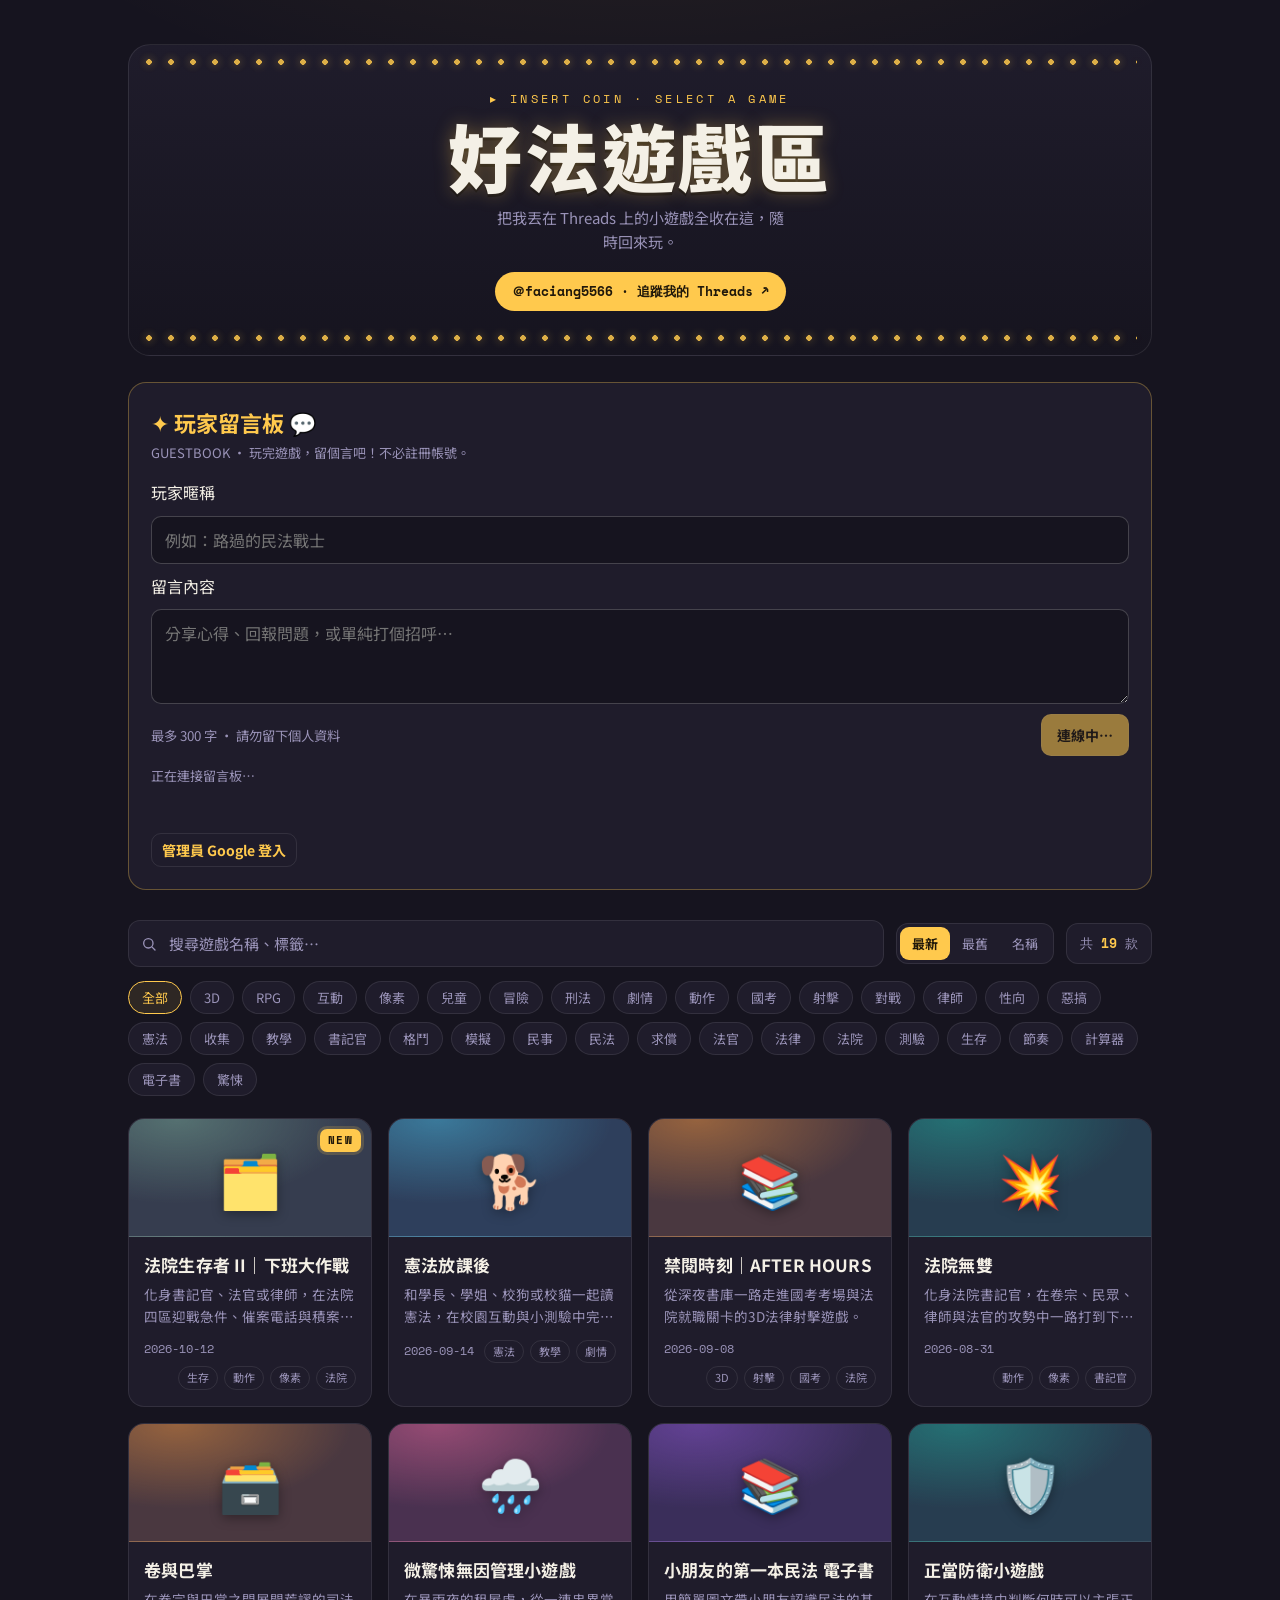
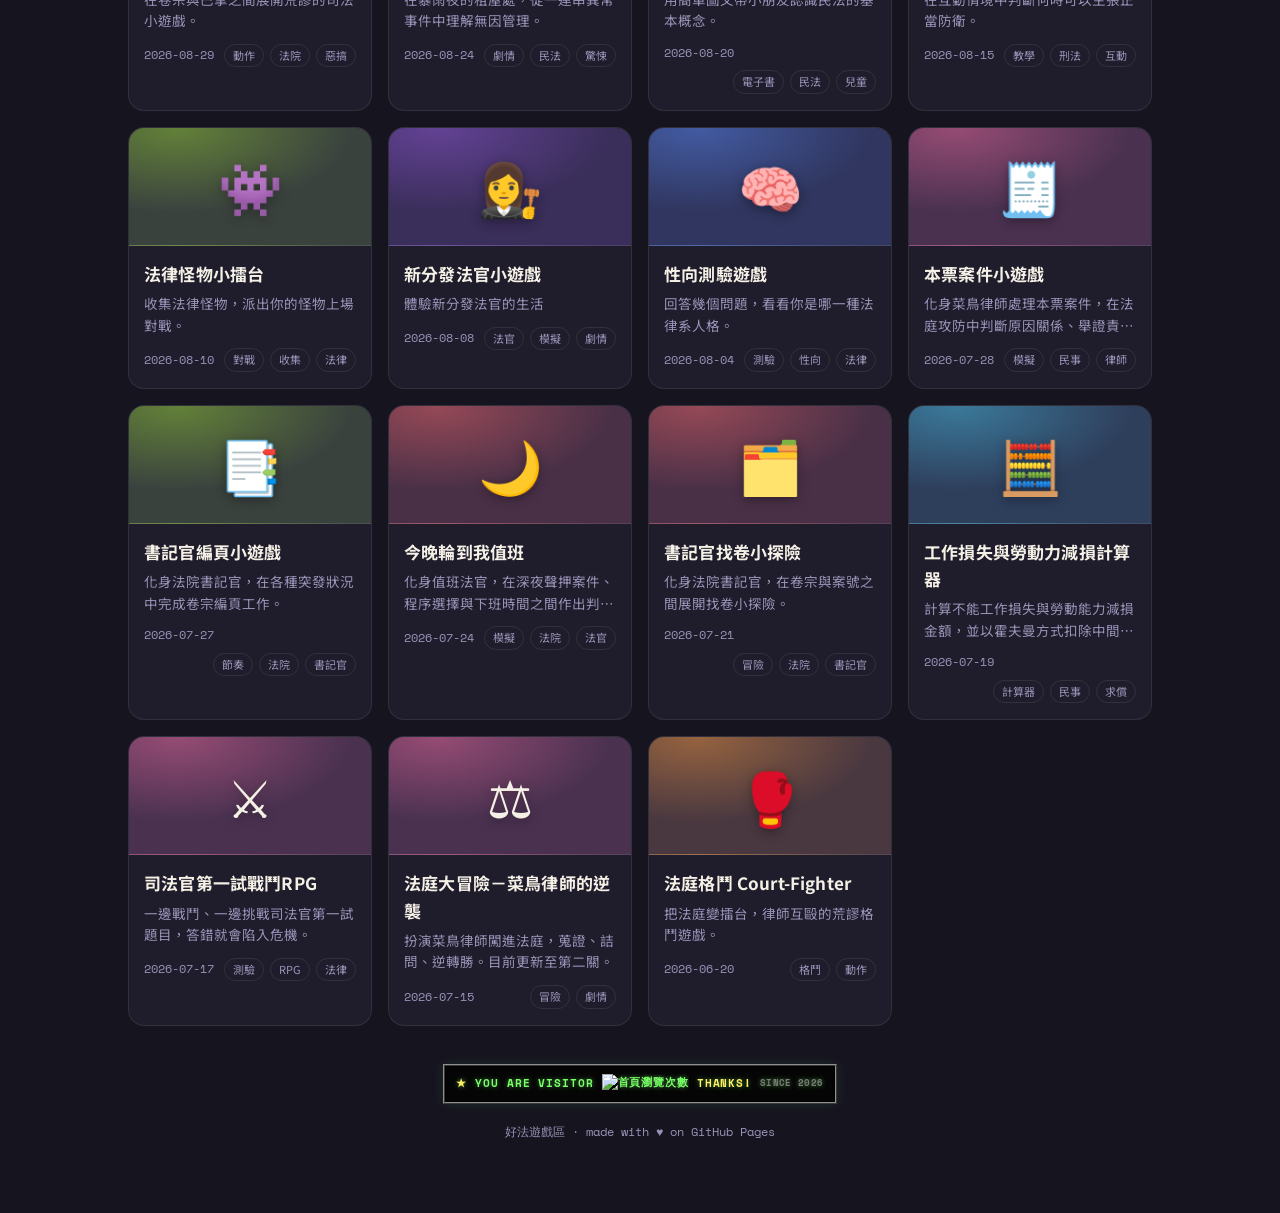
==== index.html @ 51517f16 "Publish Court Survivor II and add homepage game entry" ====
<!DOCTYPE html>
<html lang="zh-Hant">
<head>
<meta charset="UTF-8">
<meta name="viewport" content="width=device-width, initial-scale=1.0">
<title>好法遊戲區</title>
<link rel="preconnect" href="https://fonts.googleapis.com">
<link rel="preconnect" href="https://fonts.gstatic.com" crossorigin>
<link href="https://fonts.googleapis.com/css2?family=Noto+Sans+TC:wght@400;500;700;900&family=Space+Mono:wght@400;700&display=swap" rel="stylesheet">
<style>
  :root{
    --ink:#16141f;
    --ink-2:#1f1c2b;
    --ink-3:#282540;
    --paper:#f4f0e6;
    --muted:#9a93b8;
    --line:rgba(255,255,255,.09);
    --amber:#ffc94d;
    --amber-deep:#ff9f1c;
    --radius:16px;
    --sans:"Noto Sans TC",system-ui,sans-serif;
    --mono:"Space Mono",ui-monospace,monospace;
  }
  *{box-sizing:border-box}
  html{-webkit-text-size-adjust:100%}
  body{
    margin:0;
    background:var(--ink);
    background-image:
      radial-gradient(1200px 600px at 50% -240px, rgba(255,201,77,.10), transparent 60%),
      radial-gradient(900px 500px at 100% 120%, rgba(155,93,229,.08), transparent 55%);
    color:var(--paper);
    font-family:var(--sans);
    line-height:1.6;
    min-height:100vh;
  }
  .wrap{max-width:1080px;margin:0 auto;padding:clamp(20px,4vw,44px) clamp(16px,4vw,28px) 72px}

  /* ---------- 街機招牌 marquee ---------- */
  .marquee{
    position:relative;
    border:1px solid var(--line);
    border-radius:22px;
    background:linear-gradient(180deg,var(--ink-2),var(--ink));
    padding:clamp(26px,5vw,44px) clamp(20px,4vw,40px);
    text-align:center;
    overflow:hidden;
  }
  .marquee::before,.marquee::after{
    content:"";position:absolute;left:14px;right:14px;height:10px;
    background:radial-gradient(circle at 6px 5px, var(--amber) 0 2.6px, transparent 3px);
    background-size:22px 10px;background-repeat:repeat-x;
    opacity:.85;filter:drop-shadow(0 0 4px rgba(255,201,77,.6));
    animation:blink 1.8s steps(2) infinite;
  }
  .marquee::before{top:12px}
  .marquee::after{bottom:12px}
  @keyframes blink{50%{opacity:.35}}
  .eyebrow{
    font-family:var(--mono);font-size:12px;letter-spacing:.28em;
    color:var(--amber);text-transform:uppercase;margin:0 0 10px;
  }
  .title{
    margin:0;
    font-weight:900;
    font-size:clamp(38px,9vw,74px);
    letter-spacing:.04em;
    line-height:1;
    color:var(--paper);
    text-shadow:0 0 18px rgba(255,201,77,.35),0 3px 0 rgba(0,0,0,.4);
  }
  .tagline{margin:14px auto 0;max-width:36ch;color:var(--muted);font-size:15px}
  .marquee-link{
    display:inline-flex;align-items:center;gap:7px;margin-top:18px;
    font-family:var(--mono);font-size:13px;text-decoration:none;font-weight:700;
    color:#20180a;background:var(--amber);padding:9px 17px;border-radius:999px;
    transition:transform .15s ease,box-shadow .15s ease;
  }
  .marquee-link:hover{transform:translateY(-2px);box-shadow:0 8px 22px -8px rgba(255,201,77,.7)}
  .marquee-link:focus-visible{outline:2px solid var(--paper);outline-offset:2px}

  /* ---------- 控制列 ---------- */
  .bar{
    display:flex;flex-wrap:wrap;gap:12px;align-items:center;
    margin:26px 0 14px;
  }
  .search{
    flex:1 1 240px;position:relative;min-width:0;
  }
  .search input{
    width:100%;padding:12px 14px 12px 40px;
    background:var(--ink-2);border:1px solid var(--line);border-radius:12px;
    color:var(--paper);font-family:var(--sans);font-size:15px;
  }
  .search input::placeholder{color:var(--muted)}
  .search input:focus-visible{outline:2px solid var(--amber);outline-offset:1px;border-color:transparent}
  .search svg{position:absolute;left:13px;top:50%;transform:translateY(-50%);width:16px;height:16px;stroke:var(--muted)}
  .count{
    font-family:var(--mono);font-size:13px;color:var(--muted);
    background:var(--ink-2);border:1px solid var(--line);
    padding:9px 13px;border-radius:12px;white-space:nowrap;
  }
  .count b{color:var(--amber)}
  .sort{display:flex;background:var(--ink-2);border:1px solid var(--line);border-radius:12px;padding:3px}
  .sort button{
    border:0;background:transparent;color:var(--muted);cursor:pointer;
    font-family:var(--sans);font-size:13px;padding:7px 12px;border-radius:9px;
  }
  .sort button[aria-pressed="true"]{background:var(--amber);color:#20180a;font-weight:700}
  .sort button:focus-visible{outline:2px solid var(--amber);outline-offset:2px}

  /* ---------- 標籤 chips ---------- */
  .chips{display:flex;flex-wrap:wrap;gap:8px;margin:0 0 22px}
  .chip{
    border:1px solid var(--line);background:var(--ink-2);color:var(--muted);
    font-family:var(--sans);font-size:13px;padding:6px 13px;border-radius:999px;cursor:pointer;
  }
  .chip[aria-pressed="true"]{border-color:var(--amber);color:var(--amber);background:rgba(255,201,77,.10)}
  .chip:focus-visible{outline:2px solid var(--amber);outline-offset:2px}

  /* ---------- 卡帶 grid ---------- */
  .grid{
    display:grid;gap:16px;
    grid-template-columns:repeat(auto-fill,minmax(240px,1fr));
  }
  .card{
    position:relative;
    background:var(--ink-2);
    border:1px solid var(--line);
    border-radius:var(--radius);
    overflow:hidden;
    transition:transform .16s ease,box-shadow .16s ease,border-color .16s ease;
    animation:pop .4s both;
  }
  @keyframes pop{from{opacity:0;transform:translateY(10px)}to{opacity:1;transform:none}}
  .card:hover,.card:focus-within{
    transform:translateY(-4px);
    border-color:color-mix(in srgb,var(--c) 60%,transparent);
    box-shadow:0 14px 30px -12px color-mix(in srgb,var(--c) 55%,transparent);
  }
  .card__art{
    height:118px;display:flex;align-items:center;justify-content:center;
    font-size:52px;line-height:1;
    background:
      radial-gradient(120% 120% at 20% 0%, color-mix(in srgb,var(--c) 42%,transparent), transparent 60%),
      color-mix(in srgb,var(--c) 16%,var(--ink-3));
    border-bottom:1px solid var(--line);
  }
  .card__art span{filter:drop-shadow(0 3px 6px rgba(0,0,0,.35));transition:transform .2s ease}
  .card:hover .card__art span{transform:scale(1.12) rotate(-4deg)}
  .card__body{padding:14px 15px 16px}
  .card__name{margin:0;font-size:17px;font-weight:700;letter-spacing:.01em}
  .card__link::after{content:"";position:absolute;inset:0}
  .card__link{color:inherit;text-decoration:none}
  .card__desc{margin:6px 0 0;font-size:13.5px;color:var(--muted);
    display:-webkit-box;-webkit-line-clamp:2;-webkit-box-orient:vertical;overflow:hidden}
  .card__meta{display:flex;align-items:center;gap:8px;margin-top:12px;flex-wrap:wrap}
  .card__date{font-family:var(--mono);font-size:11.5px;color:var(--muted)}
  .card__tags{display:flex;gap:6px;flex-wrap:wrap;margin-left:auto}
  .card__tag{font-size:11px;color:var(--muted);border:1px solid var(--line);padding:2px 8px;border-radius:999px}
  .badge{
    position:absolute;top:10px;right:10px;z-index:2;
    font-family:var(--mono);font-weight:700;font-size:10.5px;letter-spacing:.14em;
    background:var(--amber);color:#20180a;padding:3px 8px;border-radius:7px;
    box-shadow:0 0 0 3px rgba(255,201,77,.18);
  }
  .threads{
    position:relative;z-index:3;display:inline-flex;align-items:center;gap:4px;
    font-family:var(--mono);font-size:11px;color:var(--muted);text-decoration:none;
    border:1px solid var(--line);padding:3px 9px;border-radius:999px;
  }
  .threads:hover{color:var(--paper);border-color:var(--muted)}
  .card:focus-within{outline:none}
  .card__link:focus-visible::after{outline:2px solid var(--amber);outline-offset:-2px;border-radius:var(--radius)}

  /* ---------- 空狀態 ---------- */
  .empty{
    grid-column:1/-1;text-align:center;padding:56px 20px;color:var(--muted);
    border:1px dashed var(--line);border-radius:var(--radius);
  }
  .empty p{margin:0 0 14px;font-size:15px}
  .empty button{
    background:var(--amber);color:#20180a;border:0;font-weight:700;font-family:var(--sans);
    padding:9px 18px;border-radius:10px;cursor:pointer;
  }

  /* ---------- 早期 homepage 風瀏覽計數器 ---------- */
  .retro-counter{
    width:max-content;max-width:100%;margin:38px auto 0;padding:8px 11px;
    display:flex;align-items:center;justify-content:center;gap:8px;flex-wrap:wrap;
    border:2px ridge #8f8f8f;background:#050505;color:#79ff69;
    font-family:var(--mono);font-size:11px;font-weight:700;letter-spacing:.08em;
    box-shadow:inset 0 0 0 1px #000,0 0 12px rgba(121,255,105,.10);
    text-shadow:0 0 5px rgba(121,255,105,.55);
  }
  .retro-counter img{display:block;height:20px;max-width:100%;image-rendering:pixelated}
  .retro-counter__star{color:#ffef63}
  .retro-counter__blink{color:#ffef63;animation:retroBlink 1.05s steps(2) infinite}
  @keyframes retroBlink{50%{opacity:.22}}
  .retro-counter__since{color:#7d7d7d;font-size:9px;letter-spacing:.04em}


  /* 玩家留言板 */
  .guestbook{margin:26px 0 30px;padding:22px;border:1px solid rgba(255,201,77,.32);border-radius:18px;background:var(--ink-2)}
  .guestbook h2{margin:0;color:var(--amber);font-size:22px}
  .guestbook__sub{margin:3px 0 16px;color:var(--muted);font-size:13px}
  .guestbook__form{display:grid;gap:10px}
  .guestbook input,.guestbook textarea{width:100%;min-width:0;padding:11px 13px;background:var(--ink);border:1px solid rgba(255,255,255,.2);border-radius:10px;color:var(--paper);font:16px var(--sans)}
  .guestbook textarea{min-height:95px;resize:vertical}
  .guestbook button{border:1px solid var(--line);border-radius:10px;padding:10px 15px;background:var(--amber);color:#20180a;font:700 14px var(--sans);cursor:pointer}
  .guestbook button:disabled{opacity:.55;cursor:not-allowed}
  .guestbook button:focus-visible,.guestbook input:focus-visible,.guestbook textarea:focus-visible{outline:2px solid var(--amber);outline-offset:2px}
  .guestbook__tools{display:flex;align-items:center;gap:10px;flex-wrap:wrap;justify-content:space-between}
  .guestbook__tools small{color:var(--muted)}
  .guestbook__status{color:var(--muted);font-size:13px;min-height:22px}
  .guestbook__list{margin-top:17px;display:grid;gap:10px}
  .guestbook__entry{background:var(--ink);border:1px solid var(--line);border-radius:12px;padding:13px 15px;overflow-wrap:anywhere}
  .guestbook__entry header{display:flex;align-items:center;justify-content:space-between;gap:8px;flex-wrap:wrap}
  .guestbook__entry strong{color:var(--amber)}
  .guestbook__entry time{font:11px var(--mono);color:var(--muted)}
  .guestbook__entry p{white-space:pre-wrap;margin:9px 0 0;font-size:14px}
  .guestbook__entry .guestbook__delete{background:transparent;color:#ff9797;border-color:#ff9797;padding:5px 9px}
  .guestbook__admin{margin-top:16px;font-size:12px;color:var(--muted)}
  .guestbook__admin button{background:transparent;color:var(--amber);padding:6px 10px}
  .guestbook__uid{overflow-wrap:anywhere}
  @media(max-width:480px){.guestbook{padding:16px}}

  footer{margin-top:18px;text-align:center;color:var(--muted);font-family:var(--mono);font-size:12px}
  footer a{color:var(--amber);text-decoration:none}

  @media (prefers-reduced-motion:reduce){
    *{animation:none!important;transition:none!important}
  }
</style>
</head>
<body>
  <main class="wrap">
    <header class="marquee">
      <p class="eyebrow">▸ Insert Coin · Select a Game</p>
      <h1 class="title">好法遊戲區</h1>
      <!-- 改這行成你自己的介紹 -->
      <p class="tagline">把我丟在 Threads 上的小遊戲全收在這，隨時回來玩。</p>
      <a class="marquee-link" href="https://www.threads.com/@faciang5566" target="_blank" rel="noopener">＠faciang5566 · 追蹤我的 Threads ↗</a>
    </header>


    <section class="guestbook" aria-labelledby="guestbook-title">
      <h2 id="guestbook-title">✦ 玩家留言板 <span aria-hidden="true">💬</span></h2>
      <p class="guestbook__sub">GUESTBOOK · 玩完遊戲，留個言吧！不必註冊帳號。</p>
      <form id="guestbook-form" class="guestbook__form">
        <label for="guestbook-name">玩家暱稱</label>
        <input id="guestbook-name" name="name" maxlength="20" required placeholder="例如：路過的民法戰士" autocomplete="nickname">
        <label for="guestbook-message">留言內容</label>
        <textarea id="guestbook-message" name="message" maxlength="300" required placeholder="分享心得、回報問題，或單純打個招呼…"></textarea>
        <div class="guestbook__tools"><small>最多 300 字 · 請勿留下個人資料</small><button id="guestbook-submit" type="submit" disabled>連線中…</button></div>
        <div id="guestbook-status" class="guestbook__status" role="status" aria-live="polite">正在連接留言板…</div>
        <button id="guestbook-retry" type="button" hidden>重新嘗試匿名登入</button>
      </form>
      <div id="guestbook-list" class="guestbook__list" aria-live="polite"></div>
      <div class="guestbook__tools" style="margin-top:12px"><small id="guestbook-count"></small><button id="guestbook-more" type="button" hidden>載入更多留言 ↓</button></div>
      <div class="guestbook__admin">
        <button type="button" id="guestbook-login">管理員 Google 登入</button>
        <button type="button" id="guestbook-logout" hidden>登出管理員</button>
        <span id="guestbook-admin-status" class="guestbook__uid"></span>
      </div>
    </section>

    <div class="bar">
      <div class="search">
        <svg viewBox="0 0 24 24" fill="none" stroke-width="2" stroke-linecap="round"><circle cx="11" cy="11" r="7"/><path d="m21 21-4.3-4.3"/></svg>
        <input id="search" type="search" placeholder="搜尋遊戲名稱、標籤…" aria-label="搜尋遊戲">
      </div>
      <div class="sort" role="group" aria-label="排序方式">
        <button data-sort="new" aria-pressed="true">最新</button>
        <button data-sort="old" aria-pressed="false">最舊</button>
        <button data-sort="name" aria-pressed="false">名稱</button>
      </div>
      <div class="count">共 <b id="count">0</b> 款</div>
    </div>

    <div class="chips" id="chips" role="group" aria-label="標籤篩選"></div>

    <section class="grid" id="grid" aria-live="polite"></section>

    <div class="retro-counter" title="復古 hit counter：每次載入首頁都可能增加一次">
      <span class="retro-counter__star">★</span>
      <span>YOU ARE VISITOR</span>
      <img src="https://api.visitorbadge.io/api/VisitorHit?user=faciang&repo=Game-index-page&label=No.&labelColor=%23111111&countColor=%23111111" alt="首頁瀏覽次數">
      <span class="retro-counter__blink">THANKS!</span>
      <span class="retro-counter__since">SINCE 2026</span>
    </div>
    <footer>好法遊戲區 · made with ♥ on GitHub Pages</footer>
  </main>

<script>
/* ================================================================
   ⬇⬇⬇  你只要改這裡：每做一個新遊戲，就在最上面加一筆  ⬇⬇⬇
   欄位說明：
     title   遊戲名稱（必填）
     emoji   卡帶上的圖示，任何 emoji 都行（必填）
     desc    一句話介紹
     date    發布日期 "YYYY-MM-DD"，用來排序，最新的會亮 NEW
     tags    分類標籤陣列，可留空 []
     url     遊戲網址，相對路徑（games/xxx.html）或完整網址都可
     threads 對應的 Threads 貼文網址，可省略
     color   想指定卡帶顏色再加這欄（如 "#ff6b6b"），不填會自動配色
   ================================================================ */
const GAMES = [
  { title:"法院生存者 II｜下班大作戰", emoji:"🗂️", desc:"化身書記官、法官或律師，在法院四區迎戰急件、催案電話與積案王，活著走到下班出口。", date:"2026-10-12", tags:["生存","動作","像素","法院"], url:"games/court-survivor/", threads:"", color:"#80b8a0" },
  { title:"憲法放課後", emoji:"🐕", desc:"和學長、學姐、校狗或校貓一起讀憲法，在校園互動與小測驗中完成第一章。", date:"2026-09-14", tags:["憲法","教學","劇情"], url:"games/constitution-afterclass/", threads:"" },
  { title:"禁閱時刻｜AFTER HOURS", emoji:"📚", desc:"從深夜書庫一路走進國考考場與法院就職關卡的3D法律射擊遊戲。", date:"2026-09-08", tags:["3D","射擊","國考","法院"], url:"games/after-hours/", threads:"" },
  { title:"法院無雙", emoji:"💥", desc:"化身法院書記官，在卷宗、民眾、律師與法官的攻勢中一路打到下班。所有戰鬥均發生在書記官的內心世界，沒有任何生物或卷宗受到傷害。", date:"2026-08-31", tags:["動作","像素","書記官"], url:"https://faciang.github.io/Act-game/", threads:"" },
  { title:"卷與巴掌", emoji:"🗃️", desc:"在卷宗與巴掌之間展開荒謬的司法小遊戲。", date:"2026-08-29", tags:["動作","法院","惡搞"], url:"https://faciang.github.io/Slap/", threads:"" },
  { title:"微驚悚無因管理小遊戲", emoji:"🌧️", desc:"在暴雨夜的租屋處，從一連串異常事件中理解無因管理。", date:"2026-08-24", tags:["劇情","民法","驚悚"], url:"https://faciang.github.io/just-helping/", threads:"" },
  { title:"小朋友的第一本民法 電子書", emoji:"📚", desc:"用簡單圖文帶小朋友認識民法的基本概念。", date:"2026-08-20", tags:["電子書","民法","兒童"], url:"https://faciang.github.io/civil-law-for-kids/", threads:"" },
  { title:"正當防衛小遊戲", emoji:"🛡️", desc:"在互動情境中判斷何時可以主張正當防衛。", date:"2026-08-15", tags:["教學","刑法","互動"], url:"https://faciang.github.io/Defend-game/", threads:"" },
  { title:"法律怪物小擂台", emoji:"👾", desc:"收集法律怪物，派出你的怪物上場對戰。", date:"2026-08-10", tags:["對戰","收集","法律"], url:"https://faciang.github.io/legal-monster-arena/", threads:"" },
  { title:"新分發法官小遊戲", emoji:"👩‍⚖️", desc:"體驗新分發法官的生活", date:"2026-08-08", tags:["法官","模擬","劇情"], url:"https://faciang.github.io/New-judge/", threads:"" },
  { title:"性向測驗遊戲", emoji:"🧠", desc:"回答幾個問題，看看你是哪一種法律系人格。", date:"2026-08-04", tags:["測驗","性向","法律"], url:"https://faciang.github.io/mind-game/", threads:"" },
  { title:"本票案件小遊戲", emoji:"🧾", desc:"化身菜鳥律師處理本票案件，在法庭攻防中判斷原因關係、舉證責任與上訴答辯。", date:"2026-07-28", tags:["模擬","民事","律師"], url:"https://faciang.github.io/Lawyer-game-/", threads:"" },
  { title:"書記官編頁小遊戲", emoji:"📑", desc:"化身法院書記官，在各種突發狀況中完成卷宗編頁工作。", date:"2026-07-27", tags:["節奏","法院","書記官"], url:"https://faciang.github.io/page-game/", threads:"" },
  { title:"今晚輪到我值班", emoji:"🌙", desc:"化身值班法官，在深夜聲押案件、程序選擇與下班時間之間作出判斷。", date:"2026-07-24", tags:["模擬","法院","法官"], url:"https://faciang.github.io/on-duty-game/", threads:"" },
  { title:"書記官找卷小探險", emoji:"🗂️", desc:"化身法院書記官，在卷宗與案號之間展開找卷小探險。", date:"2026-07-21", tags:["冒險","法院","書記官"], url:"https://faciang.github.io/find-case/", threads:"" },
  { title:"工作損失與勞動力減損計算器", emoji:"🧮", desc:"計算不能工作損失與勞動能力減損金額，並以霍夫曼方式扣除中間利息。", date:"2026-07-19", tags:["計算器","民事","求償"], url:"https://faciang.github.io/Hofman/", threads:"" },
  { title:"司法官第一試戰鬥RPG", emoji:"⚔️", desc:"一邊戰鬥、一邊挑戰司法官第一試題目，答錯就會陷入危機。", date:"2026-07-17", tags:["測驗","RPG","法律"], url:"https://faciang.github.io/law-test-rpg/", threads:"" },
  { title:"法庭大冒險－菜鳥律師的逆襲", emoji:"⚖️", desc:"扮演菜鳥律師闖進法庭，蒐證、詰問、逆轉勝。目前更新至第二關。", date:"2026-07-15", tags:["冒險","劇情"], url:"https://faciang.github.io/court-game-2/", threads:"" },
  { title:"法庭格鬥 Court-Fighter", emoji:"🥊", desc:"把法庭變擂台，律師互毆的荒謬格鬥遊戲。", date:"2026-06-20", tags:["格鬥","動作"], url:"https://faciang.github.io/court-fighter/", threads:"" },
];
/* ⬆⬆⬆  上面加完存檔、推上 GitHub 就好，其他都自動  ⬆⬆⬆ */

const PALETTE = ["#ff6b6b","#22b8a6","#9b5de5","#4cc9f0","#9bd831","#ff70a6","#ff9e3d","#5c8dff"];
const hueFor = s => PALETTE[[...s].reduce((a,c)=>a+c.charCodeAt(0),0) % PALETTE.length];

// 找出最新日期，用來標記 NEW
const newest = GAMES.reduce((m,g)=> g.date > m ? g.date : m, "");

const state = { q:"", tag:"all", sort:"new" };
const $ = s => document.querySelector(s);
const grid = $("#grid"), chips = $("#chips"), countEl = $("#count");
const esc = s => (s??"").replace(/[&<>"]/g, c => ({"&":"&amp;","<":"&lt;",">":"&gt;",'"':"&quot;"}[c]));

// 建立標籤列
const allTags = [...new Set(GAMES.flatMap(g => g.tags || []))].sort();
chips.innerHTML = ['<button class="chip" data-tag="all" aria-pressed="true">全部</button>']
  .concat(allTags.map(t => `<button class="chip" data-tag="${esc(t)}" aria-pressed="false">${esc(t)}</button>`))
  .join("");

function sortGames(list){
  const by = {
    new:  (a,b) => (b.date||"").localeCompare(a.date||""),
    old:  (a,b) => (a.date||"").localeCompare(b.date||""),
    name: (a,b) => a.title.localeCompare(b.title,"zh-Hant"),
  }[state.sort];
  return [...list].sort(by);
}

function render(){
  const q = state.q.trim().toLowerCase();
  let list = GAMES.filter(g => {
    const tagOk = state.tag === "all" || (g.tags||[]).includes(state.tag);
    const hay = (g.title + " " + (g.desc||"") + " " + (g.tags||[]).join(" ")).toLowerCase();
    return tagOk && (!q || hay.includes(q));
  });
  list = sortGames(list);
  countEl.textContent = list.length;

  if(!list.length){
    grid.innerHTML = `<div class="empty"><p>找不到符合的遊戲 — 換個關鍵字試試？</p><button id="reset">清除篩選</button></div>`;
    $("#reset").onclick = () => { state.q=""; state.tag="all"; $("#search").value="";
      document.querySelectorAll(".chip").forEach(c=>c.setAttribute("aria-pressed", c.dataset.tag==="all"));
      render(); };
    return;
  }

  grid.innerHTML = list.map((g,i) => {
    const c = g.color || hueFor(g.title);
    const isNew = g.date && g.date === newest;
    const tags = (g.tags||[]).map(t => `<span class="card__tag">${esc(t)}</span>`).join("");
    const threads = g.threads ? `<a class="threads" href="${esc(g.threads)}" target="_blank" rel="noopener">Threads ↗</a>` : "";
    const href = g.url ? esc(g.url) : "#";
    return `<article class="card" style="--c:${c};animation-delay:${i*35}ms">
      ${isNew ? '<span class="badge">NEW</span>' : ''}
      <div class="card__art"><span>${esc(g.emoji||"🎮")}</span></div>
      <div class="card__body">
        <h2 class="card__name"><a class="card__link" href="${href}">${esc(g.title)}</a></h2>
        ${g.desc ? `<p class="card__desc">${esc(g.desc)}</p>` : ""}
        <div class="card__meta">
          <span class="card__date">${esc(g.date||"")}</span>
          ${threads}
          <div class="card__tags">${tags}</div>
        </div>
      </div>
    </article>`;
  }).join("");
}

// 事件
$("#search").addEventListener("input", e => { state.q = e.target.value; render(); });
document.querySelectorAll(".sort button").forEach(b => b.addEventListener("click", () => {
  state.sort = b.dataset.sort;
  document.querySelectorAll(".sort button").forEach(x => x.setAttribute("aria-pressed", x===b));
  render();
}));
chips.addEventListener("click", e => {
  const b = e.target.closest(".chip"); if(!b) return;
  state.tag = b.dataset.tag;
  document.querySelectorAll(".chip").forEach(x => x.setAttribute("aria-pressed", x===b));
  render();
});

render();
</script>

<script type="module">
import { initializeApp } from "https://www.gstatic.com/firebasejs/11.10.0/firebase-app.js";
import { getAuth, signInAnonymously, signInWithPopup, signInWithRedirect, getRedirectResult, GoogleAuthProvider, onAuthStateChanged, signOut } from "https://www.gstatic.com/firebasejs/11.10.0/firebase-auth.js";
import { getFirestore, collection, query, orderBy, limit, startAfter, getDocs, addDoc, deleteDoc, doc, serverTimestamp } from "https://www.gstatic.com/firebasejs/11.10.0/firebase-firestore.js";
const app = initializeApp({
  apiKey:"AIzaSyCUtHObZC0UI4NTzhian32ZN1NcvkW6GdE",
  authDomain:"game-board-1d89e.firebaseapp.com",
  projectId:"game-board-1d89e",
  storageBucket:"game-board-1d89e.firebasestorage.app",
  messagingSenderId:"965597746571",
  appId:"1:965597746571:web:6d0db56d48c44baf620b8e",
  measurementId:"G-GRZ1RM6Q24"
});
const auth=getAuth(app), db=getFirestore(app), messages=collection(db,"messages");
const $g=id=>document.getElementById(id);
const status=$g("guestbook-status"), list=$g("guestbook-list"), submit=$g("guestbook-submit");
let last=null, more=false, busy=false, adminUid=null, reloadQueued=false;
const ADMIN_UID = "vVZc5WkvFIad1yXFuz5nEr0rAml1"; // Firebase Google 管理員 UID
function note(msg){status.textContent=msg}
function dateText(v){const d=v?.toDate?.();return d?new Intl.DateTimeFormat("zh-TW",{dateStyle:"medium",timeStyle:"short"}).format(d):"剛剛"}
function entry(snapshot){
  const d=snapshot.data(), box=document.createElement("article");box.className="guestbook__entry";
  const head=document.createElement("header"), name=document.createElement("strong"), time=document.createElement("time"), body=document.createElement("p");
  name.textContent=String(d.name||"匿名玩家").slice(0,20);time.textContent=dateText(d.createdAt);
  body.textContent=String(d.message||"").slice(0,300);
  head.append(name,time);
  if(adminUid && auth.currentUser?.uid===adminUid){
    const del=document.createElement("button");del.type="button";del.className="guestbook__delete";del.textContent="刪除";
    del.addEventListener("click",async()=>{if(!confirm("確定刪除這則留言？"))return;del.disabled=true;try{await deleteDoc(doc(db,"messages",snapshot.id));box.remove()}catch(e){del.disabled=false;note("刪除失敗，請確認管理員權限規則。")}});
    head.append(del);
  }
  box.append(head,body);return box;
}
async function load(reset=false){
  if(busy){if(reset)reloadQueued=true;return}busy=true;
  try{
    if(reset){last=null;list.replaceChildren()}
    const parts=[orderBy("createdAt","desc"),limit(11)];
    if(last)parts.unshift(startAfter(last));
    const snap=await getDocs(query(messages,...parts));
    const docs=snap.docs.slice(0,10);if(docs.length && list.textContent==="還沒有留言，等你來搶頭香！")list.replaceChildren();docs.forEach(d=>list.append(entry(d)));
    more=snap.size>10;last=docs.at(-1)||last;
    $g("guestbook-more").hidden=!more;
    $g("guestbook-count").textContent=list.children.length+" 則留言已載入";
    if(!list.children.length)list.textContent="還沒有留言，等你來搶頭香！";
  }catch(e){note("讀取留言失敗，請檢查 Firestore 規則及網路連線。")}
  finally{busy=false;if(reloadQueued){reloadQueued=false;void load(true)}}
}
$g("guestbook-more").addEventListener("click",()=>load());
$g("guestbook-form").addEventListener("submit",async e=>{
  e.preventDefault();if(busy||!auth.currentUser)return;
  const name=$g("guestbook-name").value.trim(),message=$g("guestbook-message").value.trim();
  if(!name||name.length>20||!message||message.length>300){note("請填寫暱稱（20字內）與留言（300字內）。");return}
  const prev=Number(localStorage.getItem("guestbook-last-post")||0);
  if(Date.now()-prev<60000){note("請稍候一分鐘再留言。");return}
  busy=true;submit.disabled=true;
  try{
    await addDoc(messages,{name,message,createdAt:serverTimestamp(),authorUid:auth.currentUser.uid});
    localStorage.setItem("guestbook-last-post",String(Date.now()));
    $g("guestbook-message").value="";note("留言成功！");
    busy=false;await load(true);
  }catch(err){note(err.code==="permission-denied"?"目前尚未開放留言，請等待站長完成安全規則設定。":"送出失敗，請稍後重試。")}
  finally{busy=false;submit.disabled=false}
});
const provider=new GoogleAuthProvider();
$g("guestbook-login").addEventListener("click",async()=>{
  try{await signInWithPopup(auth,provider)}
  catch(e){if(e.code==="auth/popup-blocked"||e.code==="auth/operation-not-supported-in-this-environment"){await signInWithRedirect(auth,provider)}else{note("Google 登入失敗，請確認瀏覽器允許彈出視窗及授權網域。")}}
});
const retry=$g("guestbook-retry");
let anonymousLoginInProgress=false;
function explainAuthError(err){
  const code=err?.code||"unknown";
  const hints={
    "auth/operation-not-allowed":"Firebase Authentication 尚未啟用「匿名」登入方式，請開啟並儲存。",
    "auth/admin-restricted-operation":"此 Firebase 專案目前不允許匿名登入，請確認 Authentication 的「匿名」登入方式。",
    "auth/unauthorized-domain":"網站網域未獲授權，請檢查 Authentication 的已授權網域。",
    "auth/network-request-failed":"無法連接 Firebase，請檢查網路或瀏覽器封鎖設定。",
    "auth/too-many-requests":"Firebase 暫時限制登入次數，請稍後再試。",
    "auth/invalid-api-key":"Firebase 設定的 API 金鑰無效。"
  };
  return "匿名登入失敗（"+code+"）。"+(hints[code]||"請將這組錯誤代碼告訴站長。")+" 不過仍可瀏覽公開留言。";
}
async function ensureAnonymous(){
  if(auth.currentUser||anonymousLoginInProgress)return;
  anonymousLoginInProgress=true;retry.hidden=true;retry.disabled=true;
  note("正在以訪客身分連線…");
  try{await signInAnonymously(auth)}
  catch(err){submit.disabled=true;submit.textContent="暫時無法發文";note(explainAuthError(err));retry.hidden=false}
  finally{anonymousLoginInProgress=false;retry.disabled=false}
}
retry.addEventListener("click",()=>{void ensureAnonymous()});
$g("guestbook-logout").addEventListener("click",async()=>{try{await signOut(auth)}catch(e){note("登出失敗（"+(e.code||"unknown")+"）")}});
onAuthStateChanged(auth,async user=>{
  if(!user){
    submit.disabled=true;submit.textContent="連線中…";
    $g("guestbook-login").hidden=false;$g("guestbook-logout").hidden=true;
    $g("guestbook-admin-status").textContent="";
    void ensureAnonymous();
    return;
  }
  retry.hidden=true;
  const google=!user.isAnonymous;
  adminUid=ADMIN_UID||null;
  $g("guestbook-login").hidden=google;$g("guestbook-logout").hidden=!google;
  $g("guestbook-admin-status").textContent=google?("登入 UID："+user.uid+(user.uid===ADMIN_UID?"（管理員）":"（尚未授權管理權限）")):"";
  submit.disabled=false;submit.textContent="▶ 發送留言";
  note("留言板已連線，可以發送留言。");
  await load(true);
});
// 公開留言不需要先完成 Authentication，也能直接讀取。
void load(true);
getRedirectResult(auth).catch(e=>note("Google 登入跳轉失敗（"+(e.code||"unknown")+"）"));
</script>

</body>
</html>
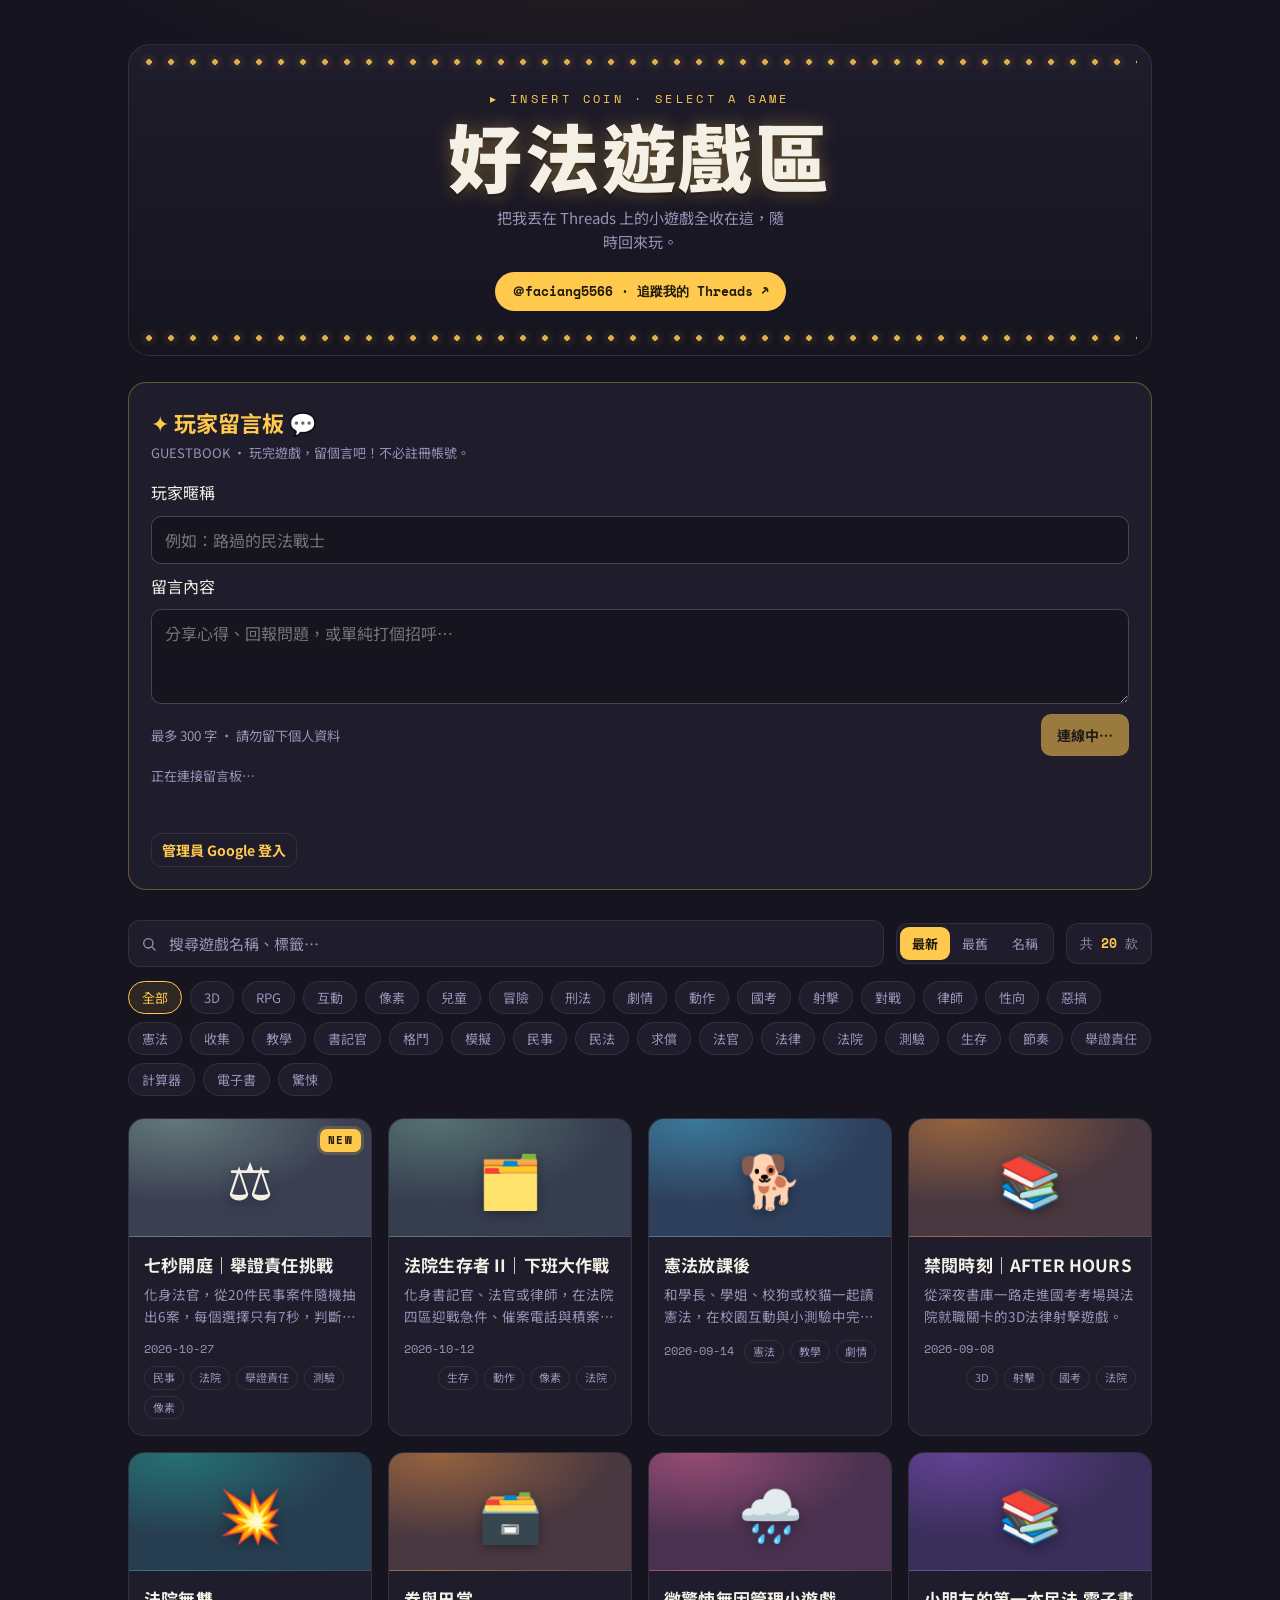
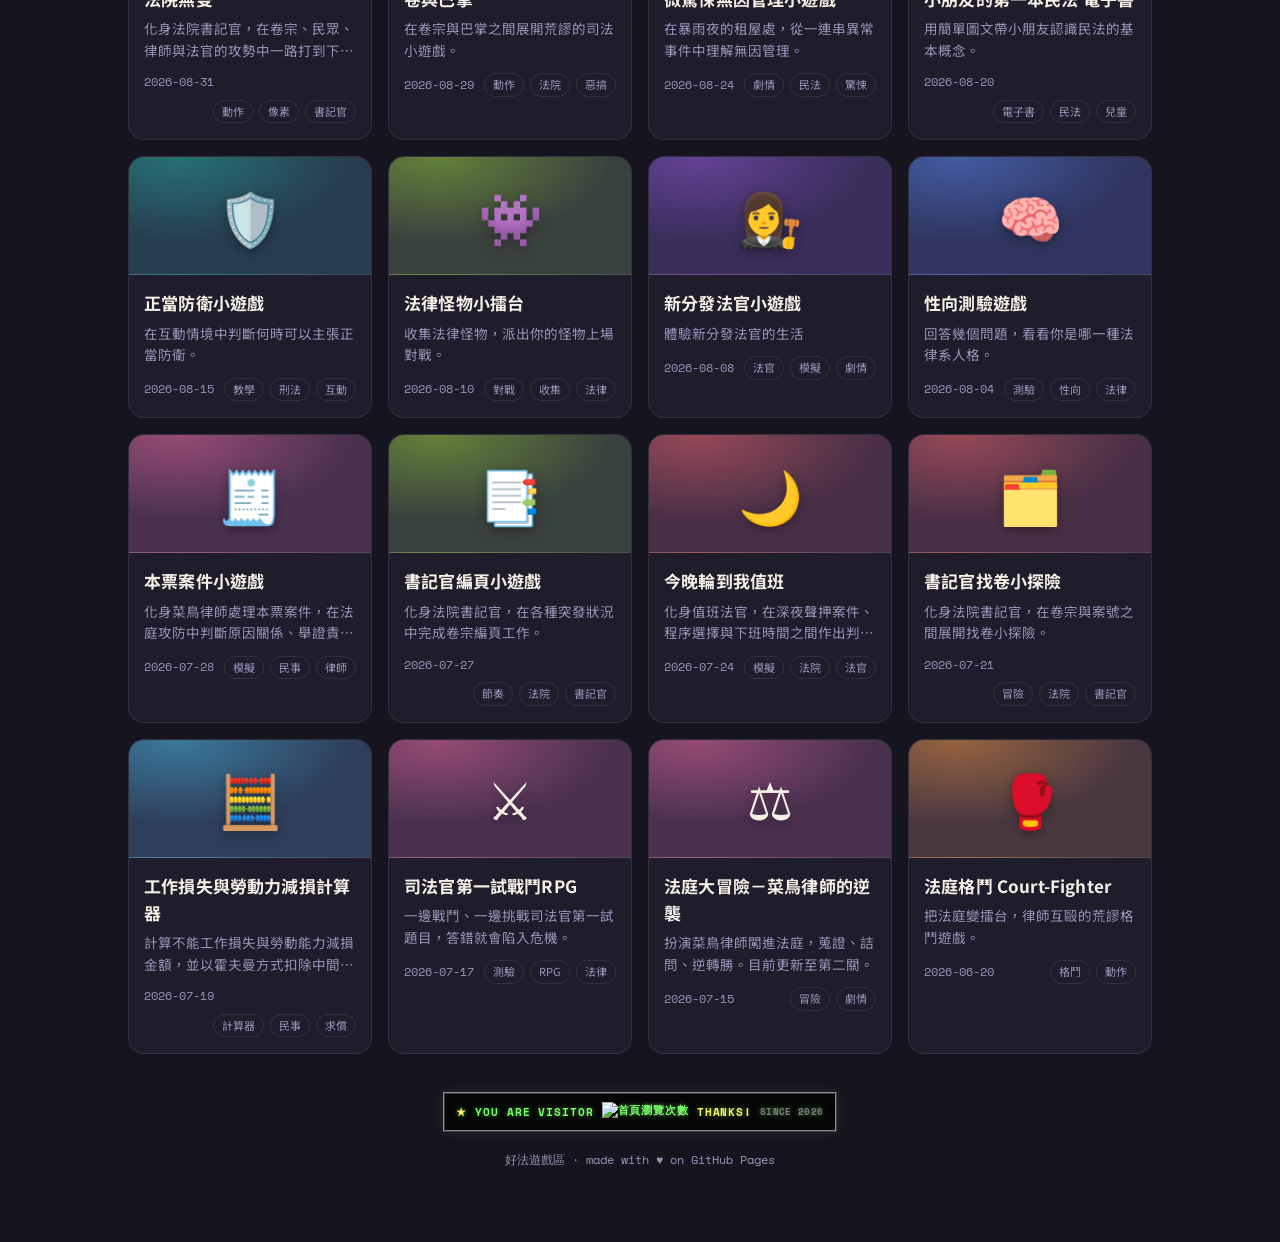
==== commit 3de4840e: "Add Seven-Second Court to game index" ====
--- a/index.html
+++ b/index.html
@@ -306,6 +306,7 @@
      color   想指定卡帶顏色再加這欄（如 "#ff6b6b"），不填會自動配色
    ================================================================ */
 const GAMES = [
+  { title:"七秒開庭｜舉證責任挑戰", emoji:"⚖️", desc:"化身法官，從20件民事案件隨機抽出6案，每個選擇只有7秒，判斷爭點、關鍵事實與舉證責任。", date:"2026-10-27", tags:["民事","法院","舉證責任","測驗","像素"], url:"games/seven-second-court/", threads:"", color:"#9ac7b2" },
   { title:"法院生存者 II｜下班大作戰", emoji:"🗂️", desc:"化身書記官、法官或律師，在法院四區迎戰急件、催案電話與積案王，活著走到下班出口。", date:"2026-10-12", tags:["生存","動作","像素","法院"], url:"games/court-survivor/", threads:"", color:"#80b8a0" },
   { title:"憲法放課後", emoji:"🐕", desc:"和學長、學姐、校狗或校貓一起讀憲法，在校園互動與小測驗中完成第一章。", date:"2026-09-14", tags:["憲法","教學","劇情"], url:"games/constitution-afterclass/", threads:"" },
   { title:"禁閱時刻｜AFTER HOURS", emoji:"📚", desc:"從深夜書庫一路走進國考考場與法院就職關卡的3D法律射擊遊戲。", date:"2026-09-08", tags:["3D","射擊","國考","法院"], url:"games/after-hours/", threads:"" },
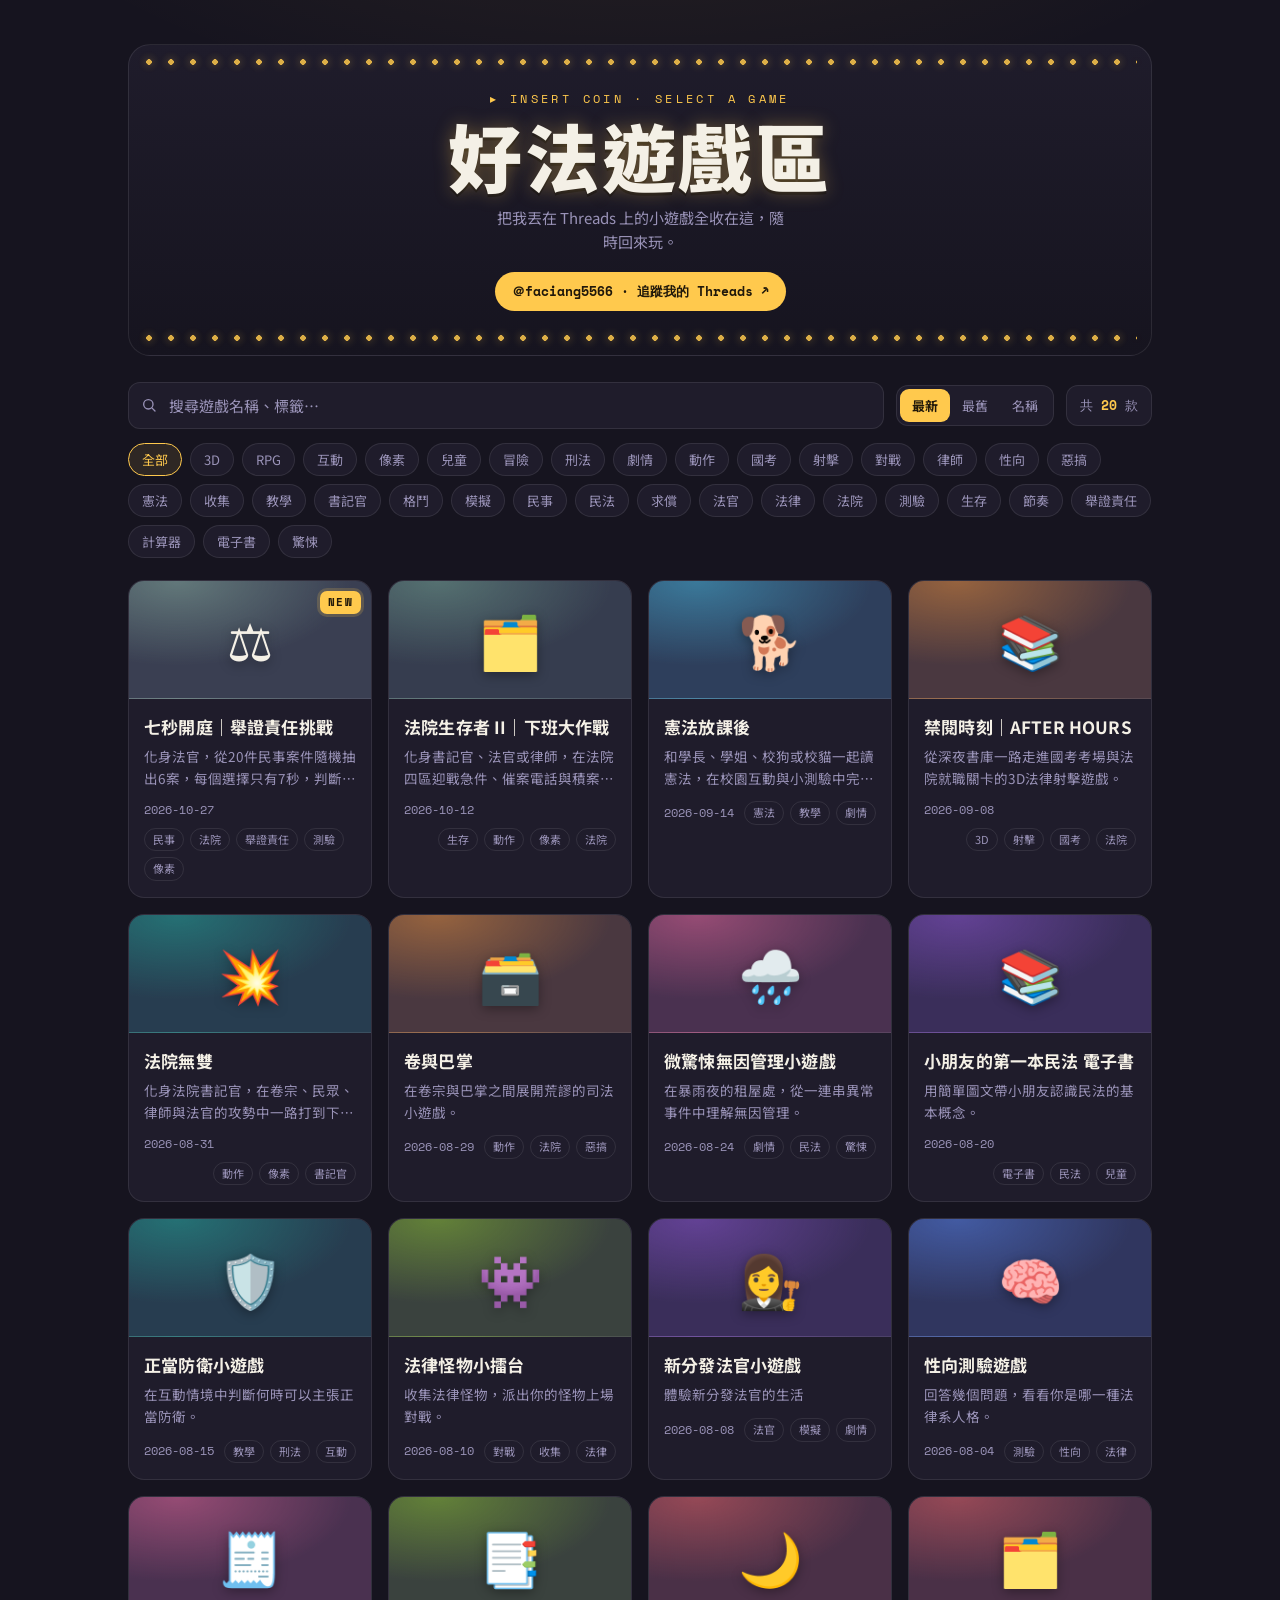
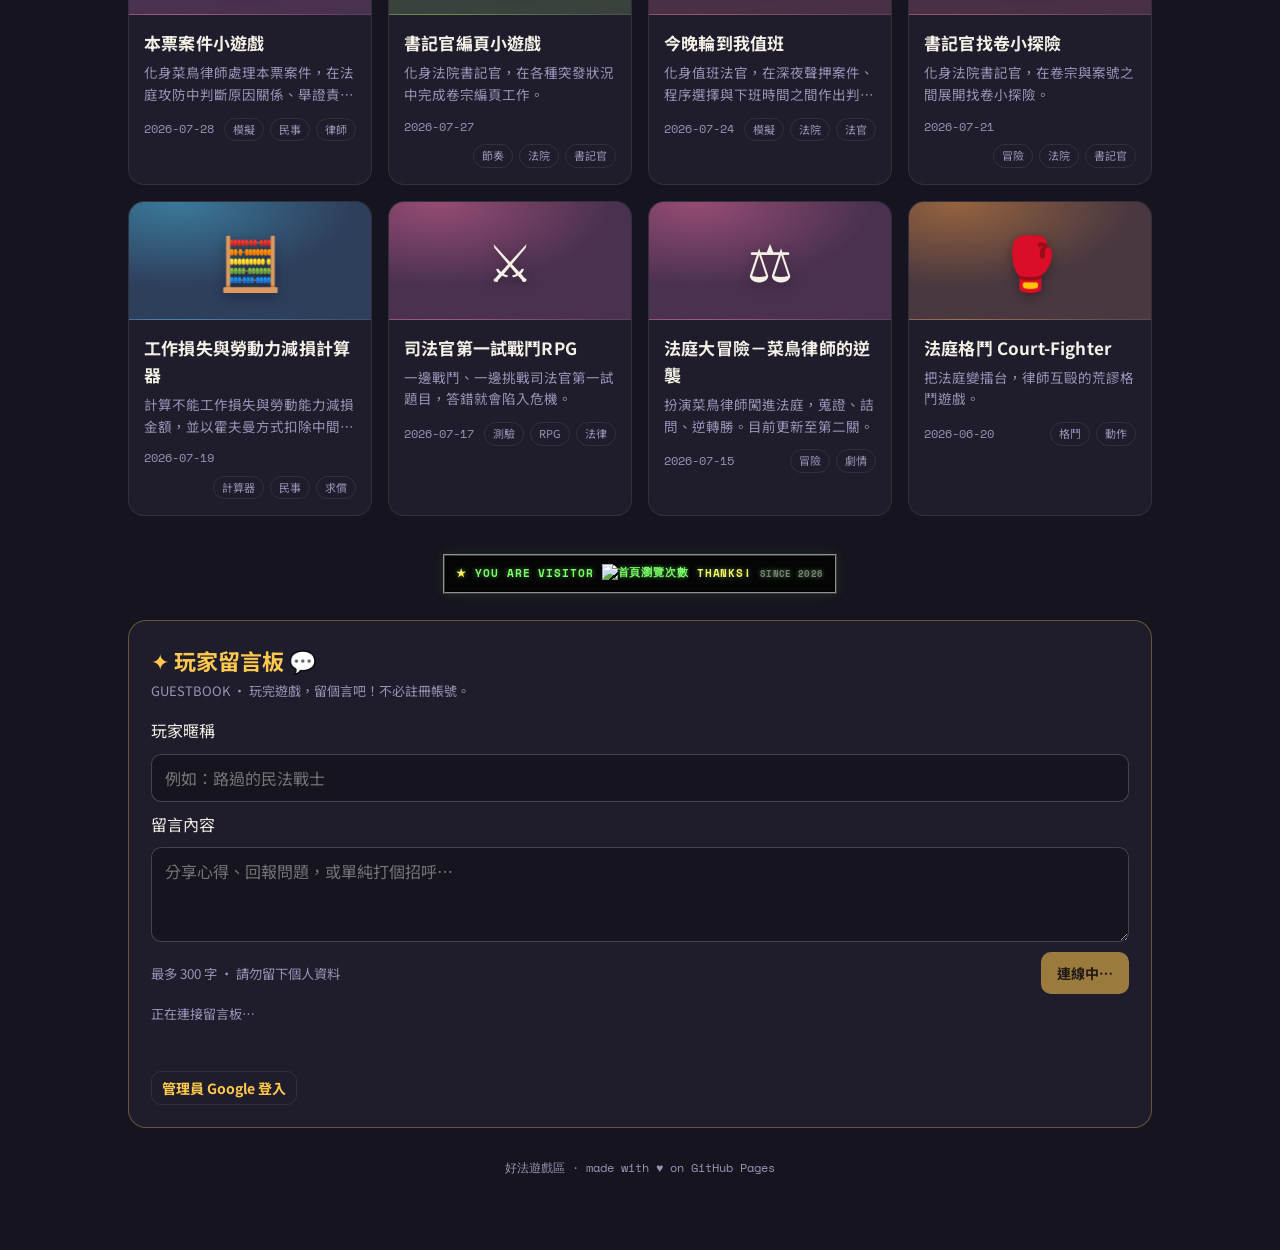
==== commit e68c6347: "Move guestbook below game list and visitor counter" ====
--- a/index.html
+++ b/index.html
@@ -244,6 +244,30 @@
     </header>
 
 
+    <div class="bar">
+      <div class="search">
+        <svg viewBox="0 0 24 24" fill="none" stroke-width="2" stroke-linecap="round"><circle cx="11" cy="11" r="7"/><path d="m21 21-4.3-4.3"/></svg>
+        <input id="search" type="search" placeholder="搜尋遊戲名稱、標籤…" aria-label="搜尋遊戲">
+      </div>
+      <div class="sort" role="group" aria-label="排序方式">
+        <button data-sort="new" aria-pressed="true">最新</button>
+        <button data-sort="old" aria-pressed="false">最舊</button>
+        <button data-sort="name" aria-pressed="false">名稱</button>
+      </div>
+      <div class="count">共 <b id="count">0</b> 款</div>
+    </div>
+
+    <div class="chips" id="chips" role="group" aria-label="標籤篩選"></div>
+
+    <section class="grid" id="grid" aria-live="polite"></section>
+
+    <div class="retro-counter" title="復古 hit counter：每次載入首頁都可能增加一次">
+      <span class="retro-counter__star">★</span>
+      <span>YOU ARE VISITOR</span>
+      <img src="https://api.visitorbadge.io/api/VisitorHit?user=faciang&repo=Game-index-page&label=No.&labelColor=%23111111&countColor=%23111111" alt="首頁瀏覽次數">
+      <span class="retro-counter__blink">THANKS!</span>
+      <span class="retro-counter__since">SINCE 2026</span>
+    </div>
     <section class="guestbook" aria-labelledby="guestbook-title">
       <h2 id="guestbook-title">✦ 玩家留言板 <span aria-hidden="true">💬</span></h2>
       <p class="guestbook__sub">GUESTBOOK · 玩完遊戲，留個言吧！不必註冊帳號。</p>
@@ -265,30 +289,6 @@
       </div>
     </section>
 
-    <div class="bar">
-      <div class="search">
-        <svg viewBox="0 0 24 24" fill="none" stroke-width="2" stroke-linecap="round"><circle cx="11" cy="11" r="7"/><path d="m21 21-4.3-4.3"/></svg>
-        <input id="search" type="search" placeholder="搜尋遊戲名稱、標籤…" aria-label="搜尋遊戲">
-      </div>
-      <div class="sort" role="group" aria-label="排序方式">
-        <button data-sort="new" aria-pressed="true">最新</button>
-        <button data-sort="old" aria-pressed="false">最舊</button>
-        <button data-sort="name" aria-pressed="false">名稱</button>
-      </div>
-      <div class="count">共 <b id="count">0</b> 款</div>
-    </div>
-
-    <div class="chips" id="chips" role="group" aria-label="標籤篩選"></div>
-
-    <section class="grid" id="grid" aria-live="polite"></section>
-
-    <div class="retro-counter" title="復古 hit counter：每次載入首頁都可能增加一次">
-      <span class="retro-counter__star">★</span>
-      <span>YOU ARE VISITOR</span>
-      <img src="https://api.visitorbadge.io/api/VisitorHit?user=faciang&repo=Game-index-page&label=No.&labelColor=%23111111&countColor=%23111111" alt="首頁瀏覽次數">
-      <span class="retro-counter__blink">THANKS!</span>
-      <span class="retro-counter__since">SINCE 2026</span>
-    </div>
     <footer>好法遊戲區 · made with ♥ on GitHub Pages</footer>
   </main>
 
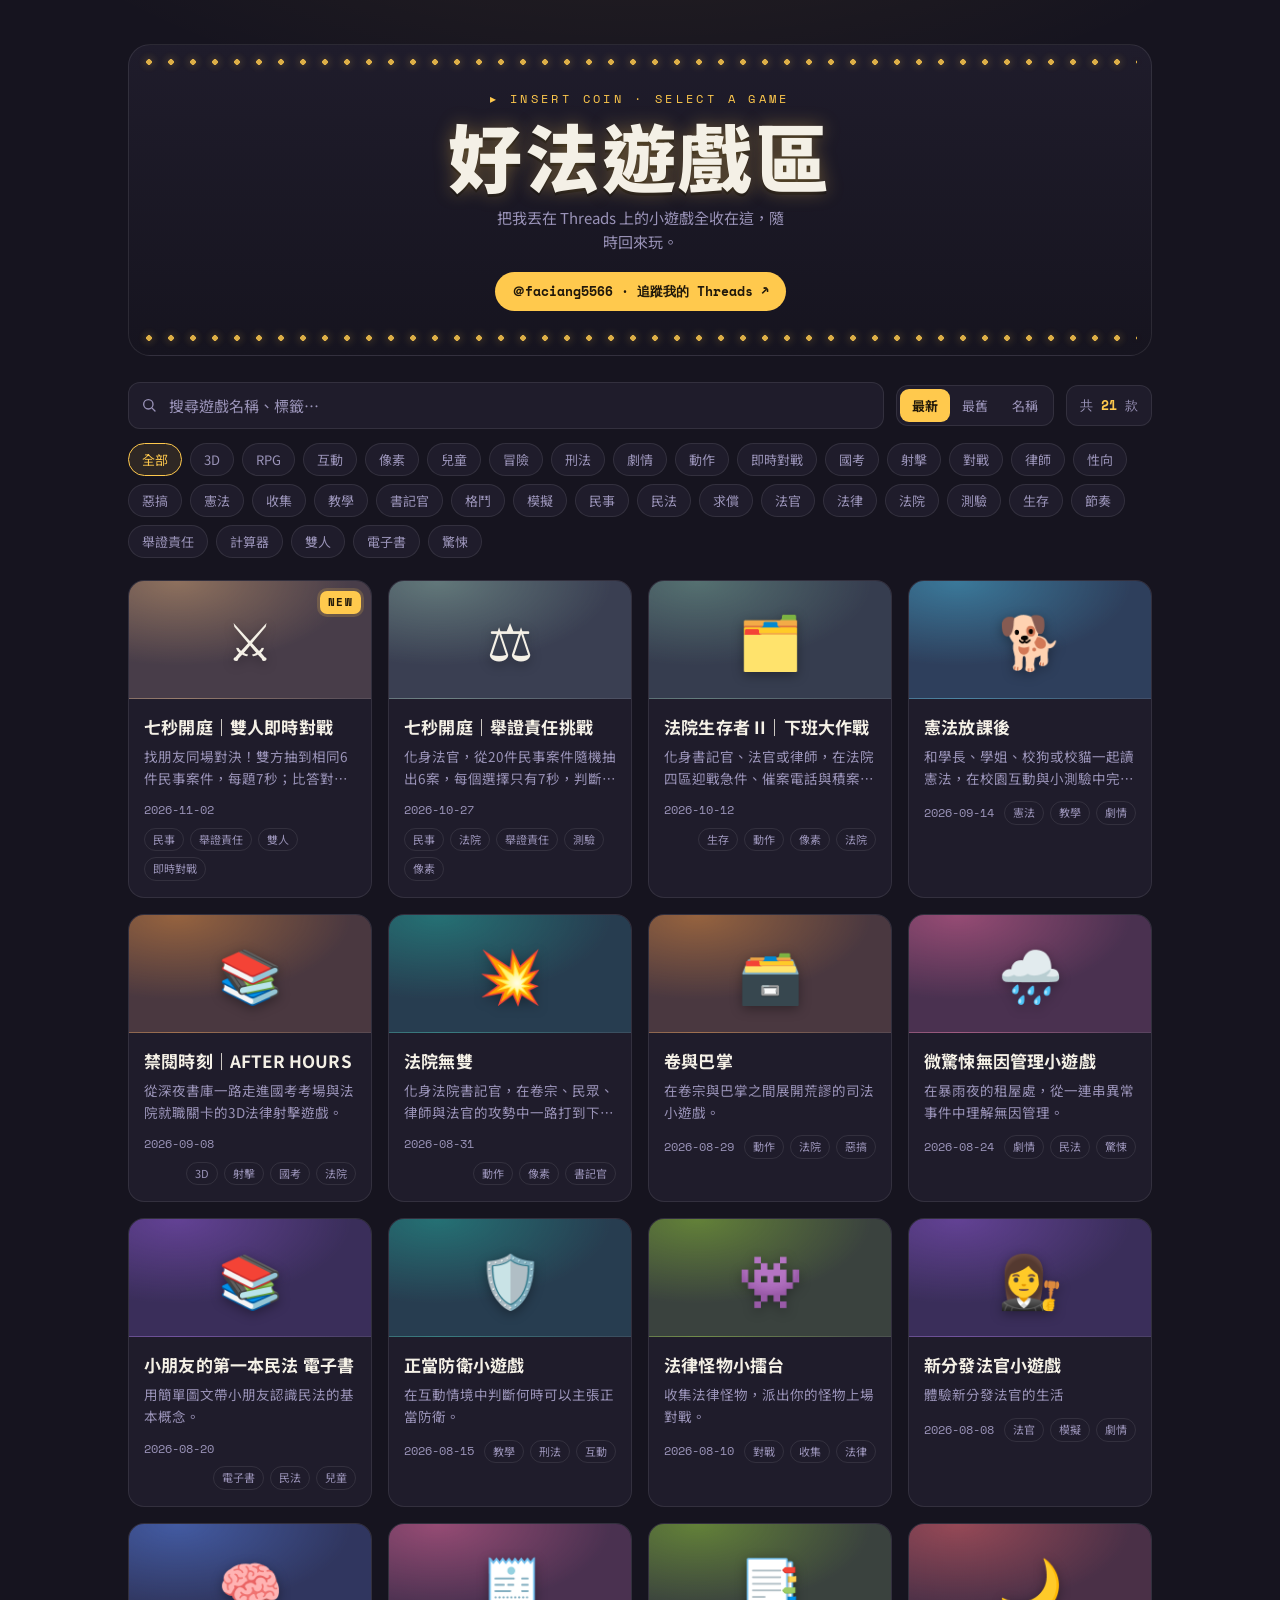
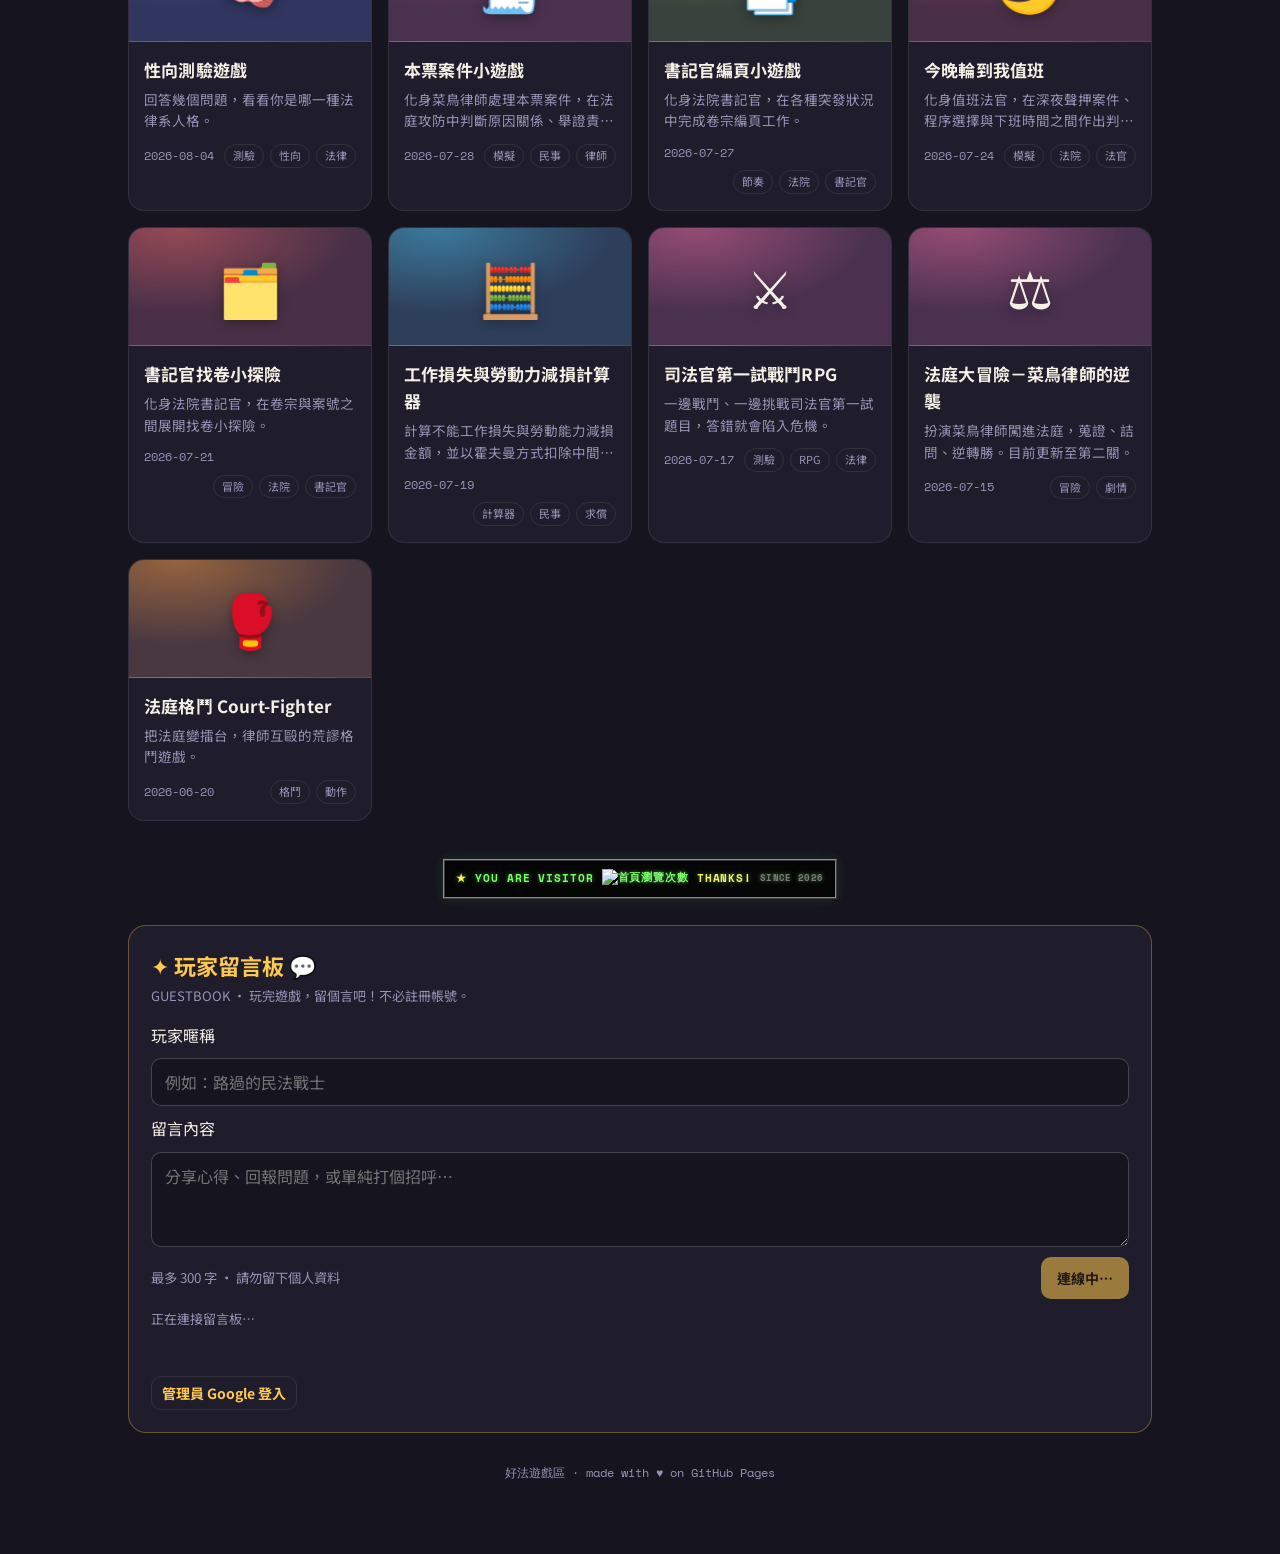
==== commit d2e61ed4: "List live two-player Seven-Second Court in game catalog" ====
--- a/index.html
+++ b/index.html
@@ -306,6 +306,7 @@
      color   想指定卡帶顏色再加這欄（如 "#ff6b6b"），不填會自動配色
    ================================================================ */
 const GAMES = [
+  { title:"七秒開庭｜雙人即時對戰", emoji:"⚔️", desc:"找朋友同場對決！雙方抽到相同6件民事案件，每題7秒；比答對數、加權分數與作答速度。", date:"2026-11-02", tags:["民事","舉證責任","雙人","即時對戰"], url:"games/seven-second-court/battle/", threads:"", color:"#efb87a" },
   { title:"七秒開庭｜舉證責任挑戰", emoji:"⚖️", desc:"化身法官，從20件民事案件隨機抽出6案，每個選擇只有7秒，判斷爭點、關鍵事實與舉證責任。", date:"2026-10-27", tags:["民事","法院","舉證責任","測驗","像素"], url:"games/seven-second-court/", threads:"", color:"#9ac7b2" },
   { title:"法院生存者 II｜下班大作戰", emoji:"🗂️", desc:"化身書記官、法官或律師，在法院四區迎戰急件、催案電話與積案王，活著走到下班出口。", date:"2026-10-12", tags:["生存","動作","像素","法院"], url:"games/court-survivor/", threads:"", color:"#80b8a0" },
   { title:"憲法放課後", emoji:"🐕", desc:"和學長、學姐、校狗或校貓一起讀憲法，在校園互動與小測驗中完成第一章。", date:"2026-09-14", tags:["憲法","教學","劇情"], url:"games/constitution-afterclass/", threads:"" },
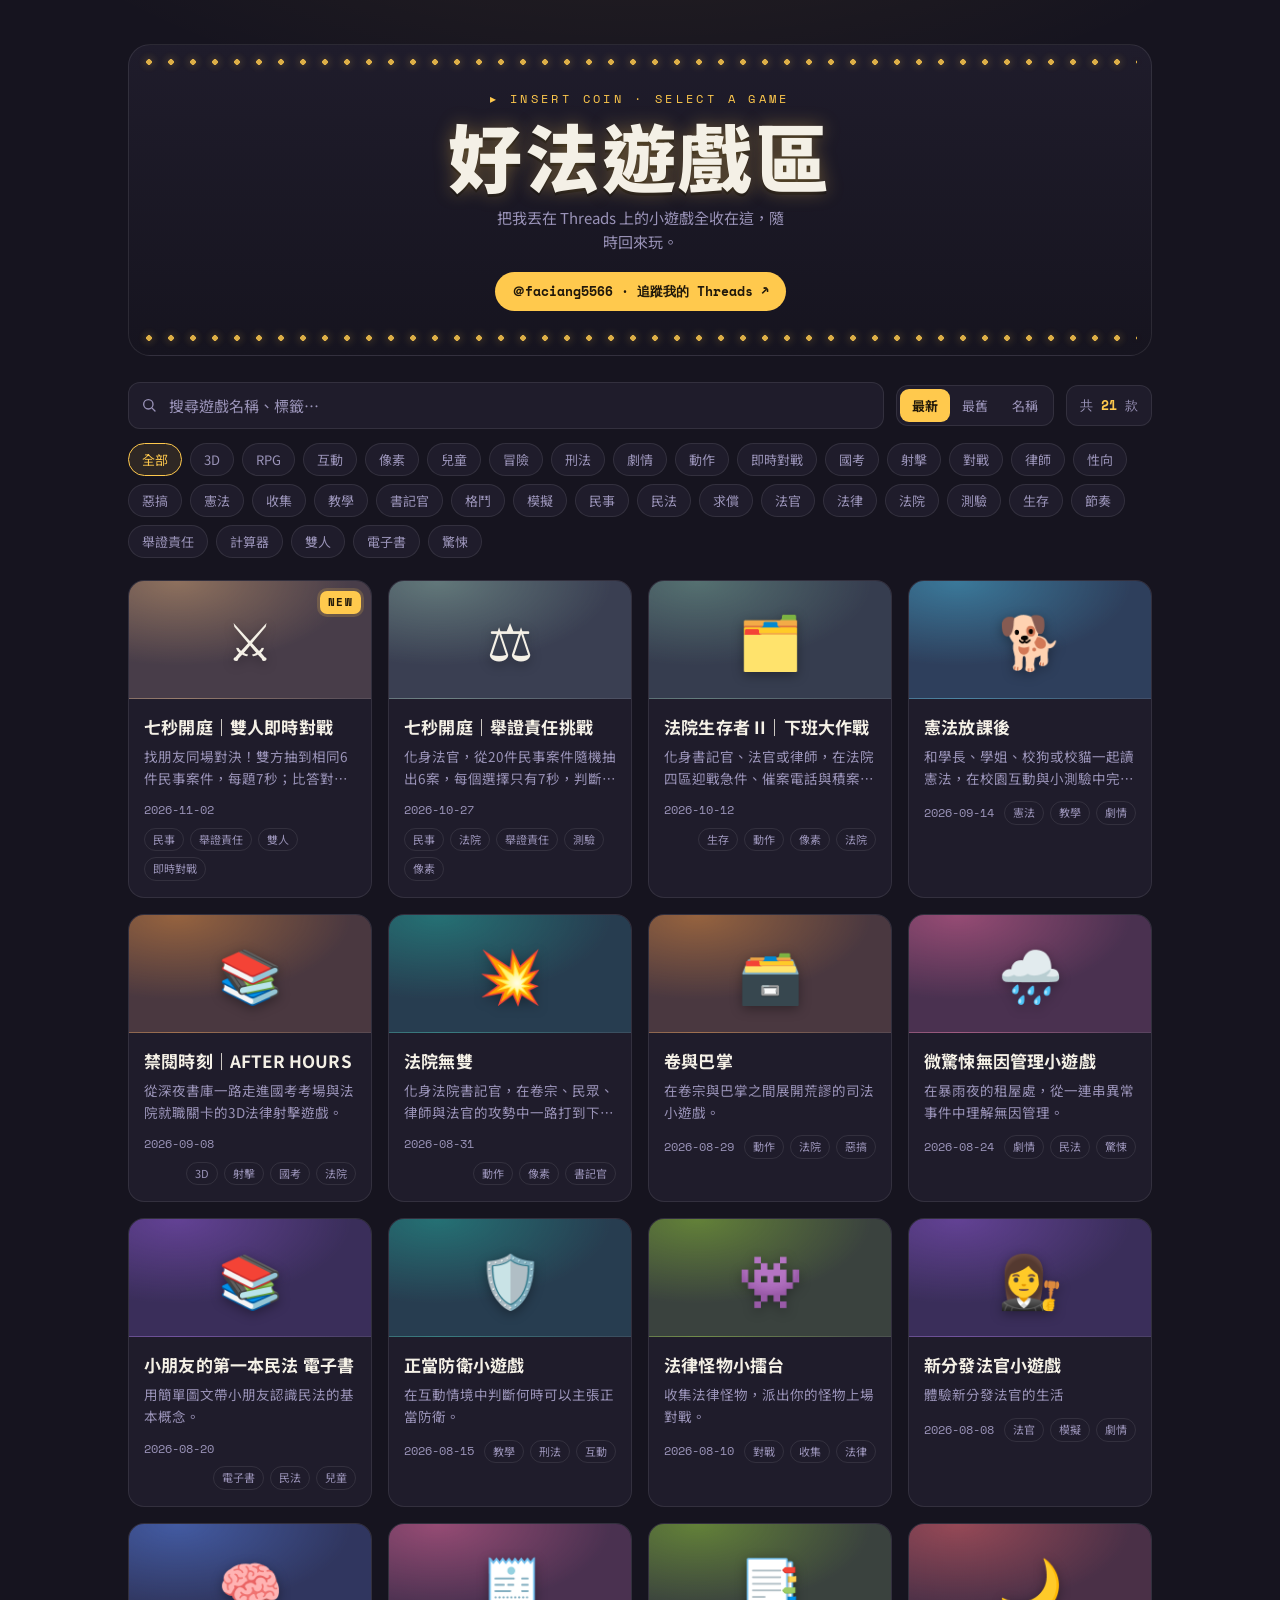
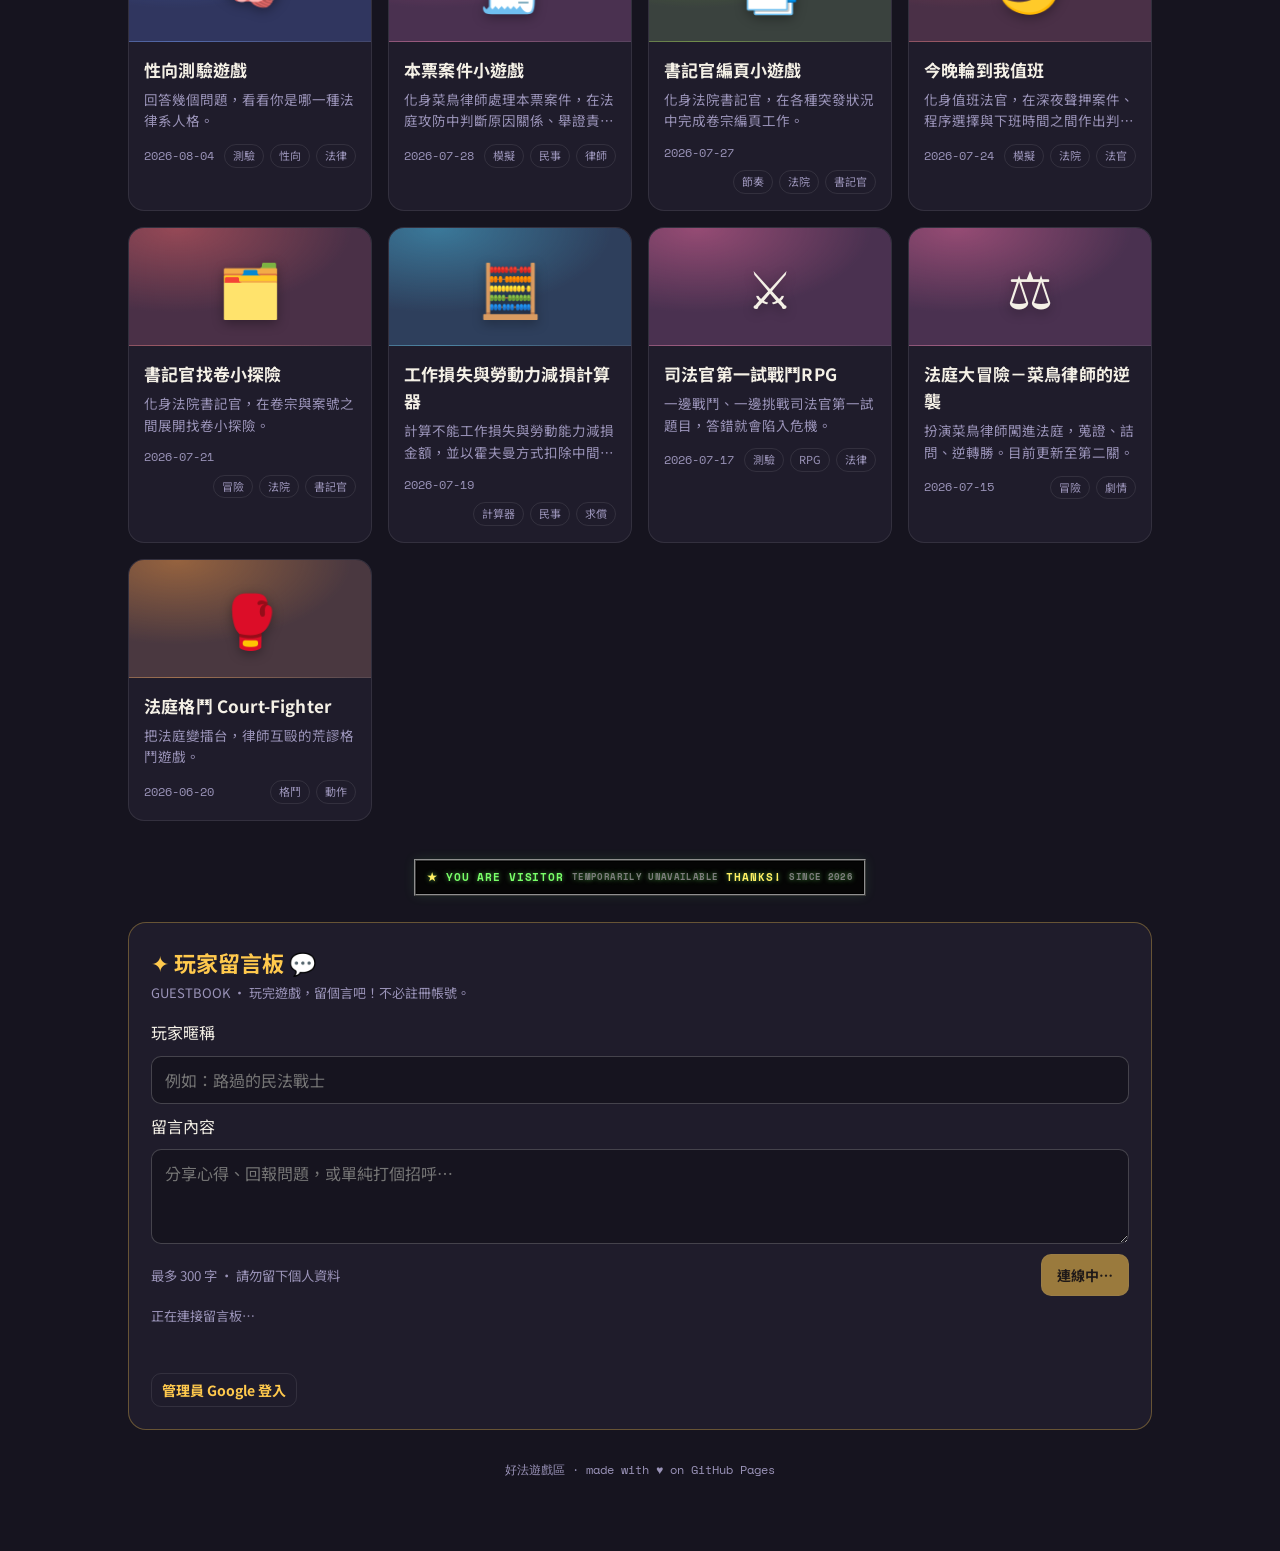
==== commit 74e886c6: "fix: make homepage visitor counter refreshable with failover" ====
--- a/index.html
+++ b/index.html
@@ -264,10 +264,46 @@
     <div class="retro-counter" title="復古 hit counter：每次載入首頁都可能增加一次">
       <span class="retro-counter__star">★</span>
       <span>YOU ARE VISITOR</span>
-      <img src="https://api.visitorbadge.io/api/VisitorHit?user=faciang&repo=Game-index-page&label=No.&labelColor=%23111111&countColor=%23111111" alt="首頁瀏覽次數">
+      <img id="retro-counter-img" alt="首頁瀏覽次數" style="display:none">
+      <span id="retro-counter-fallback" class="retro-counter__since" hidden>計數器暫時無法顯示</span>
       <span class="retro-counter__blink">THANKS!</span>
       <span class="retro-counter__since">SINCE 2026</span>
     </div>
+    <script>
+    // 保留原計數來源及累積數字；避免瀏覽器快取把計數畫面卡住。
+    // 若原服務真的無法載入，再切換新版端點、最後使用獨立備援。
+    (() => {
+      const img = document.getElementById("retro-counter-img");
+      const since = document.querySelector(".retro-counter__since");
+      const unavailable = document.getElementById("retro-counter-fallback");
+      const sources = [
+        "https://api.visitorbadge.io/api/VisitorHit?user=faciang&repo=Game-index-page&label=No.&labelColor=%23111111&countColor=%23111111",
+        "https://api.visitorbadge.io/api/visitors?path=faciang%2FGame-index-page&label=No.&labelColor=%23111111&countColor=%23111111",
+        "https://vbr.nathanchung.dev/badge?page_id=faciang.Game-index-page&text=No.&color=111111&lcolor=111111"
+      ];
+      let sourceIndex = 0;
+      function loadCounter() {
+        const url = sources[sourceIndex];
+        // 每次開啟首頁要求新圖片，不用可能過期的瀏覽器快取。
+        img.src = url + "&_cb=" + Date.now();
+      }
+      img.addEventListener("load", () => { img.style.display = "block"; });
+      img.addEventListener("error", () => {
+        img.style.display = "none";
+        sourceIndex += 1;
+        if (sourceIndex < sources.length) {
+          // 備援服務可能使用不同計數資料，不能冒充原有累積數字。
+          since.textContent = "BACKUP COUNT";
+          since.title = "備援計數可能不含原有累積次數";
+          loadCounter();
+        } else {
+          unavailable.hidden = false;
+          since.textContent = "TEMPORARILY UNAVAILABLE";
+        }
+      });
+      loadCounter();
+    })();
+    </script>
     <section class="guestbook" aria-labelledby="guestbook-title">
       <h2 id="guestbook-title">✦ 玩家留言板 <span aria-hidden="true">💬</span></h2>
       <p class="guestbook__sub">GUESTBOOK · 玩完遊戲，留個言吧！不必註冊帳號。</p>
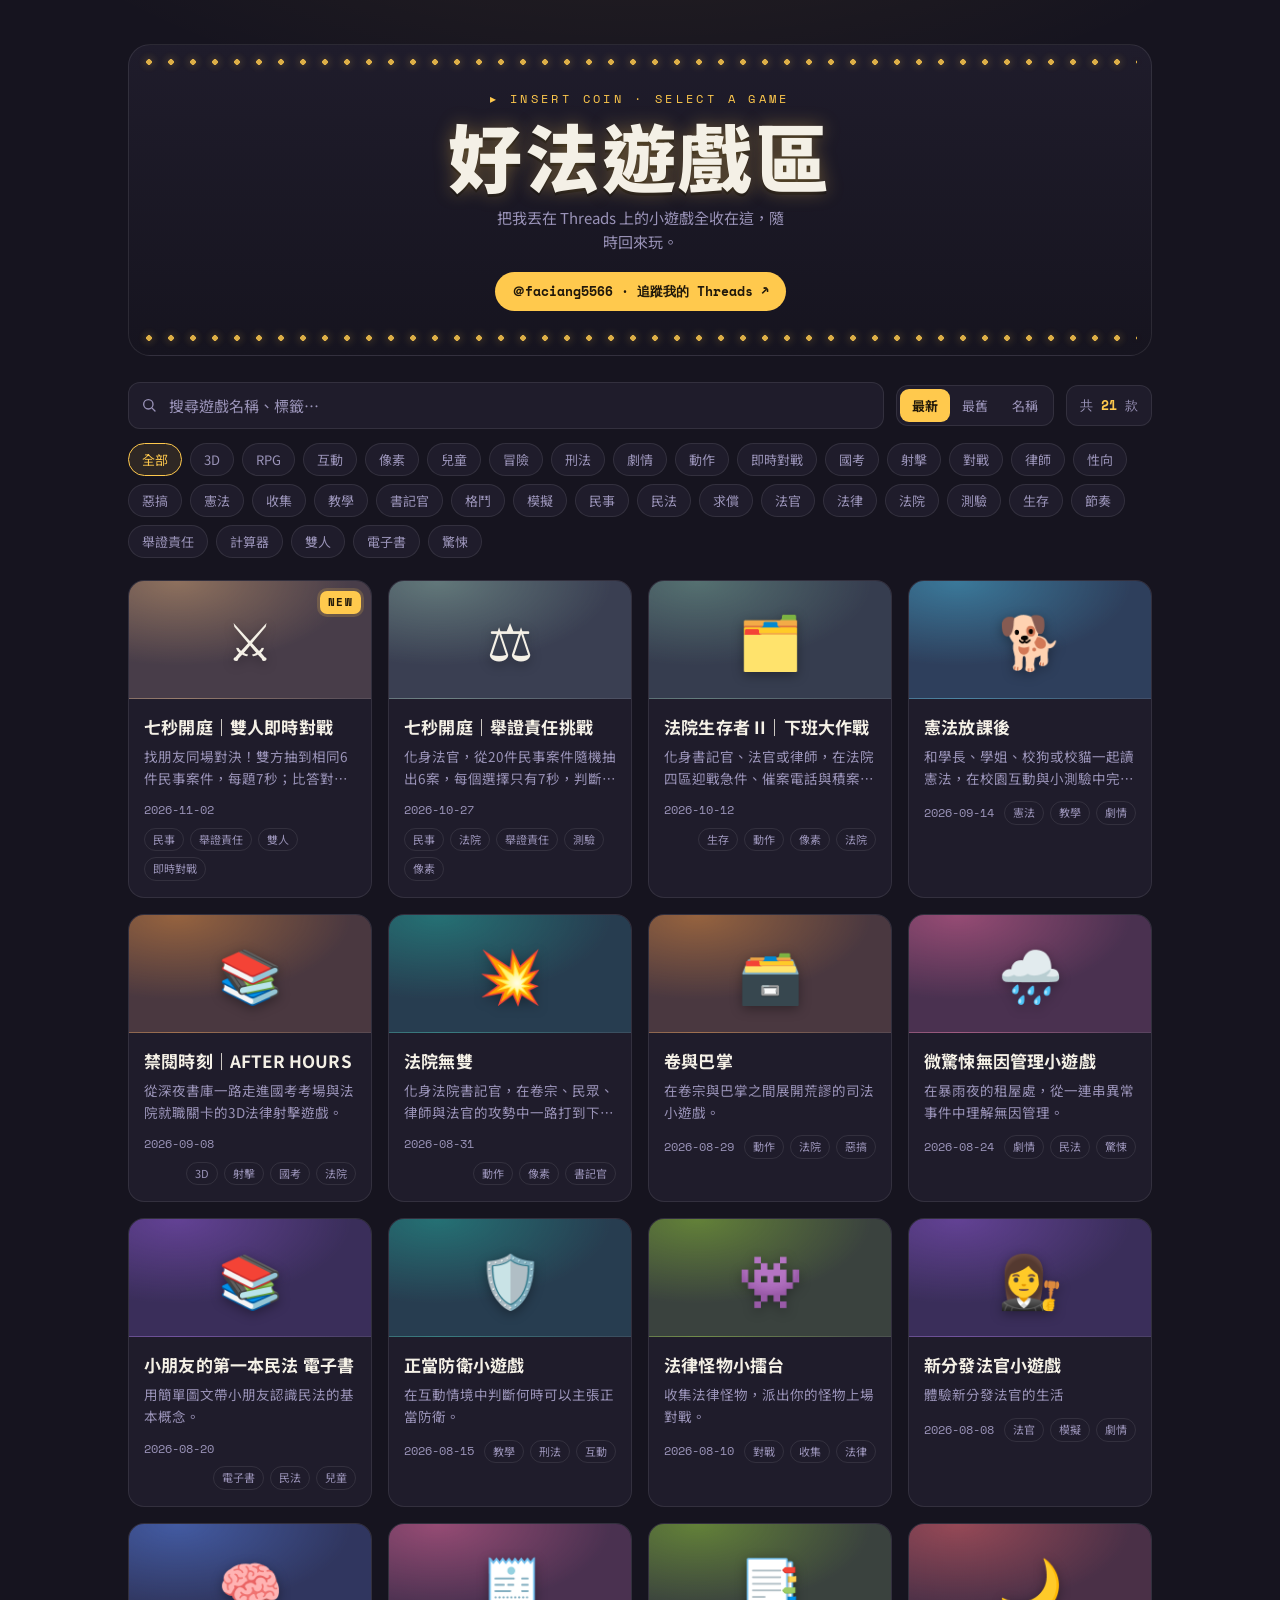
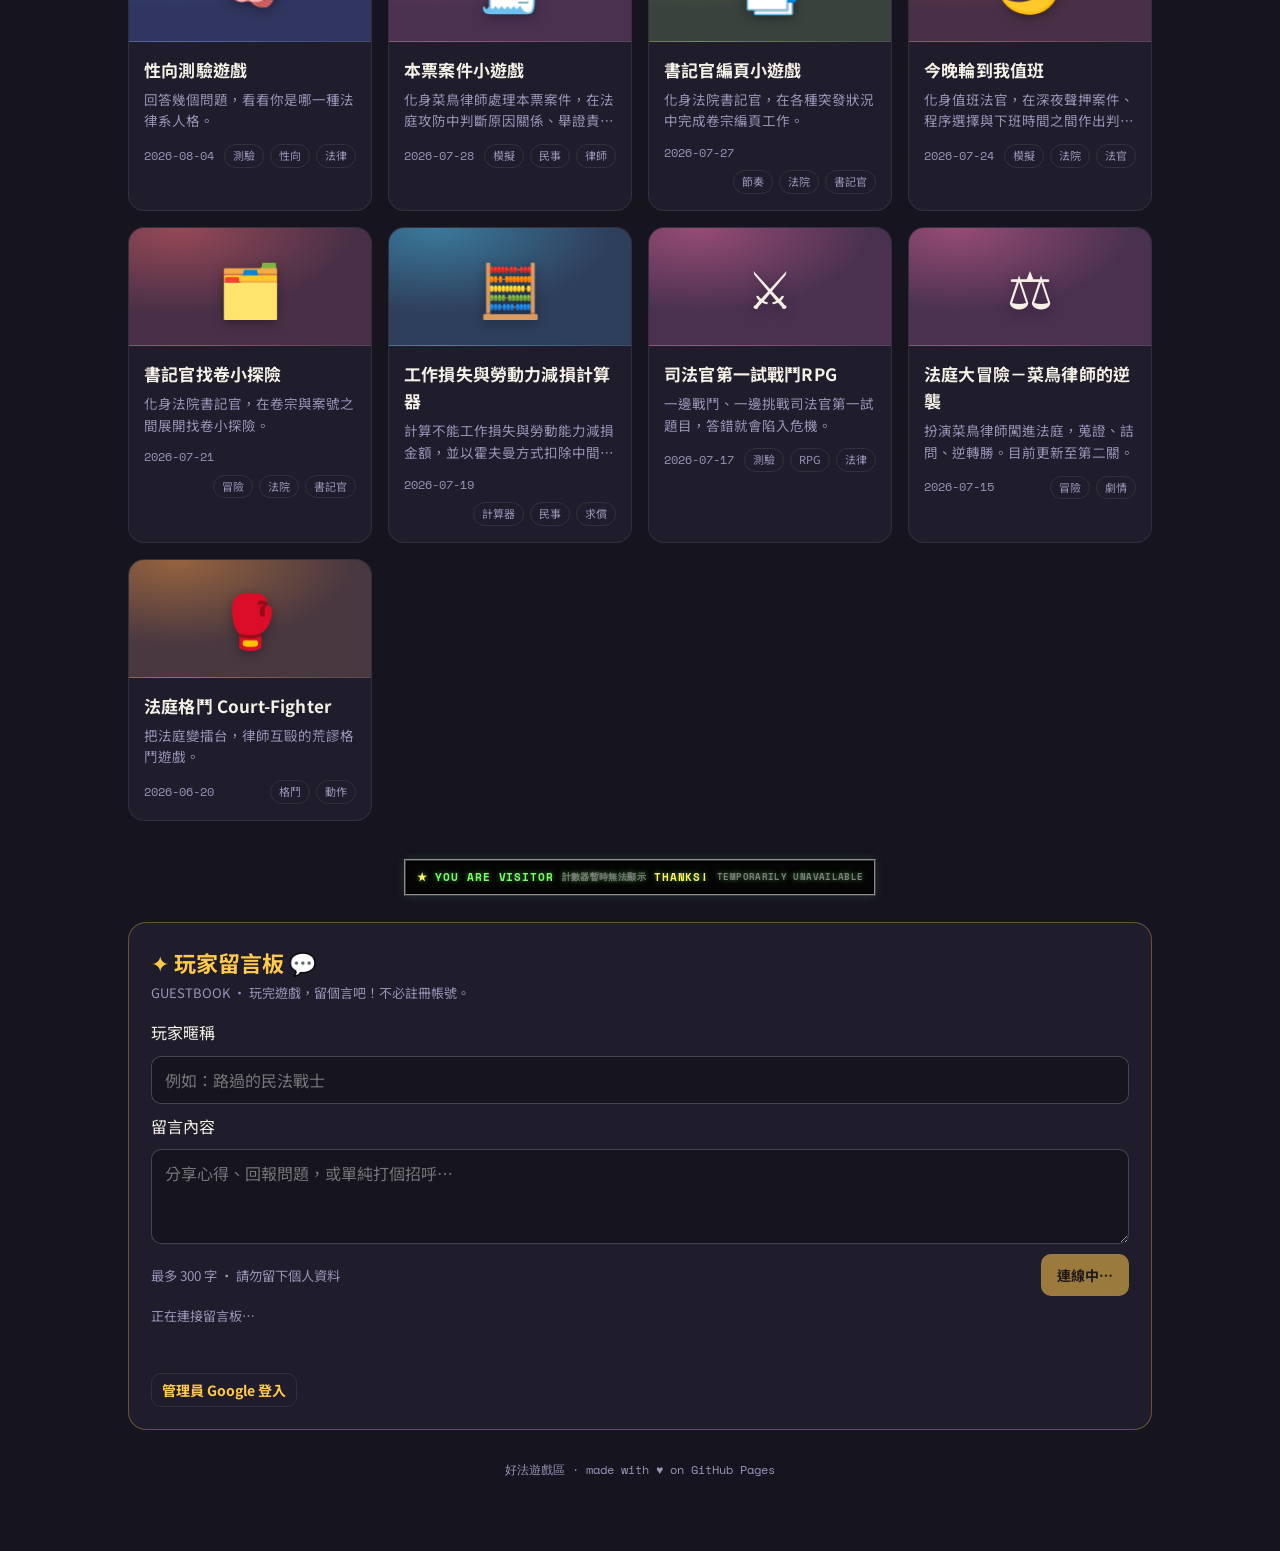
==== commit 8bc15848: "fix: label fallback counter correctly" ====
--- a/index.html
+++ b/index.html
@@ -274,7 +274,7 @@
     // 若原服務真的無法載入，再切換新版端點、最後使用獨立備援。
     (() => {
       const img = document.getElementById("retro-counter-img");
-      const since = document.querySelector(".retro-counter__since");
+      const since = document.querySelector(".retro-counter__since:not(#retro-counter-fallback)");
       const unavailable = document.getElementById("retro-counter-fallback");
       const sources = [
         "https://api.visitorbadge.io/api/VisitorHit?user=faciang&repo=Game-index-page&label=No.&labelColor=%23111111&countColor=%23111111",
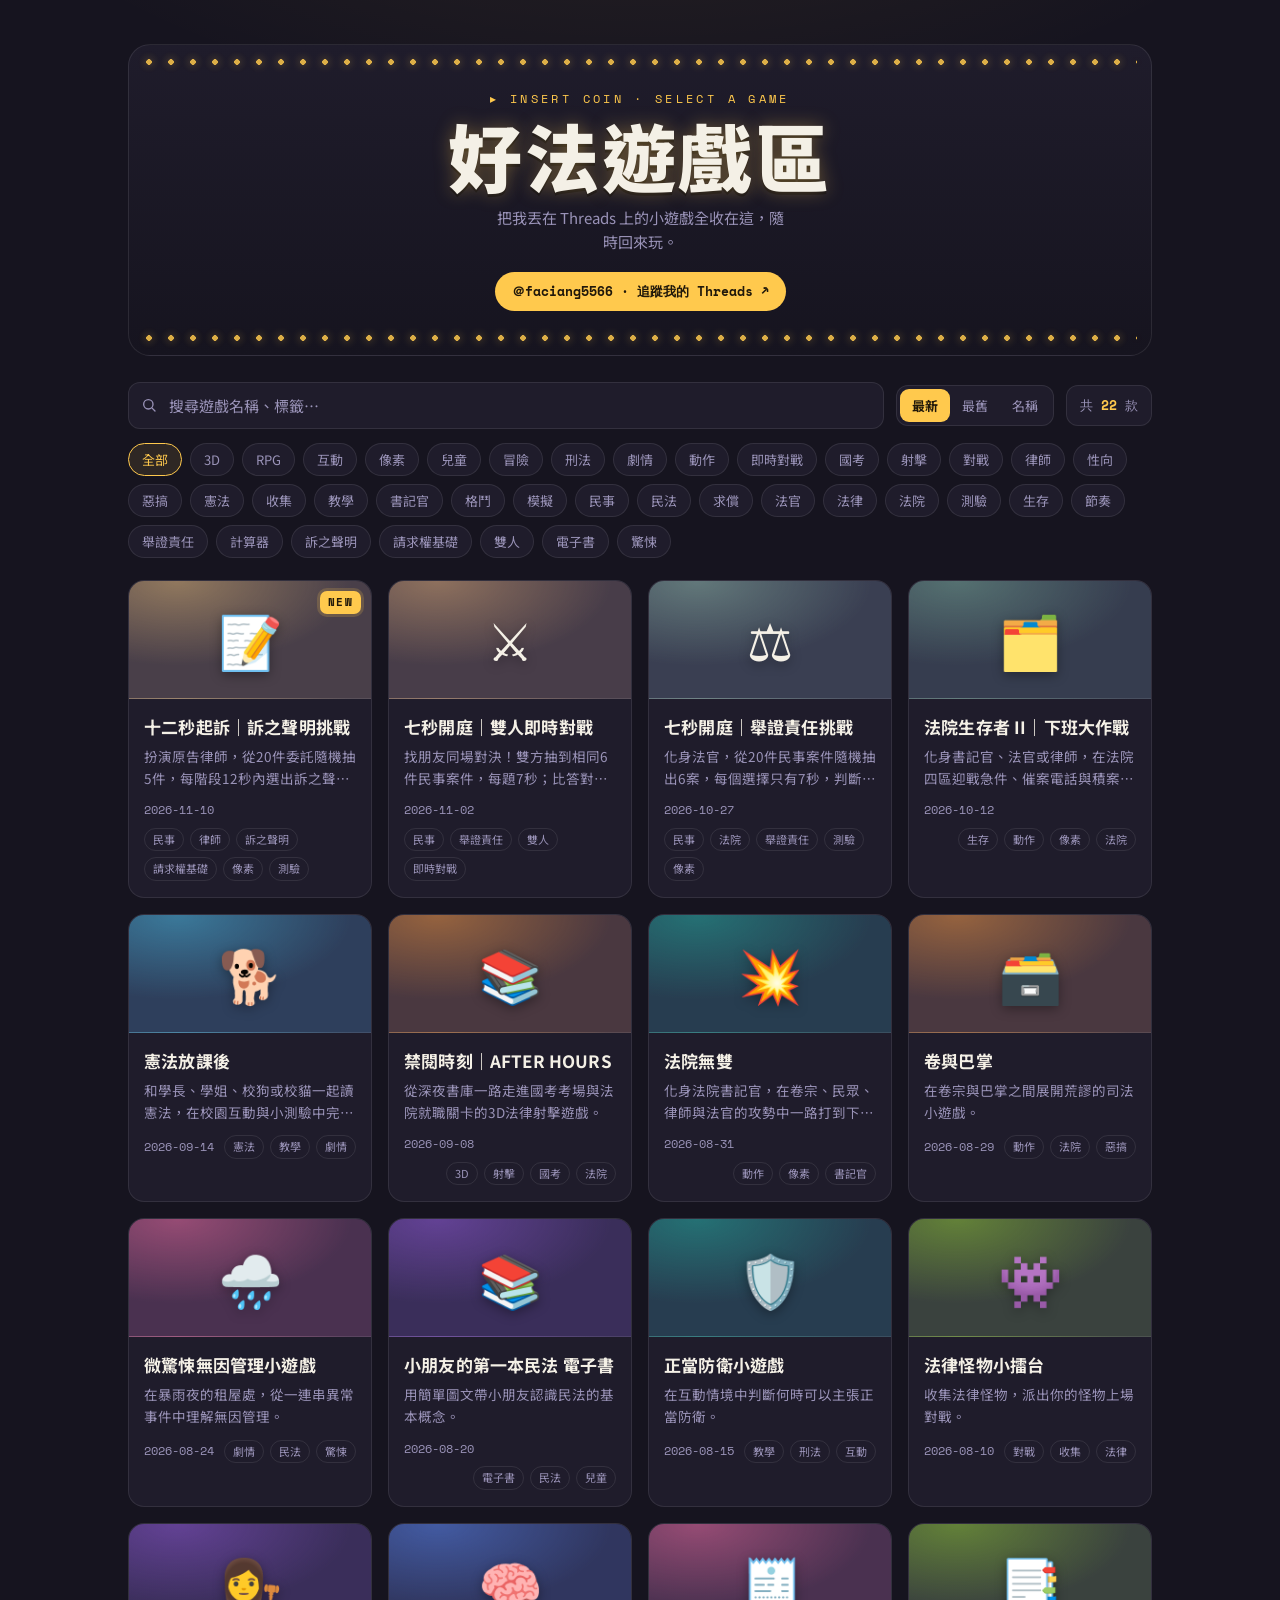
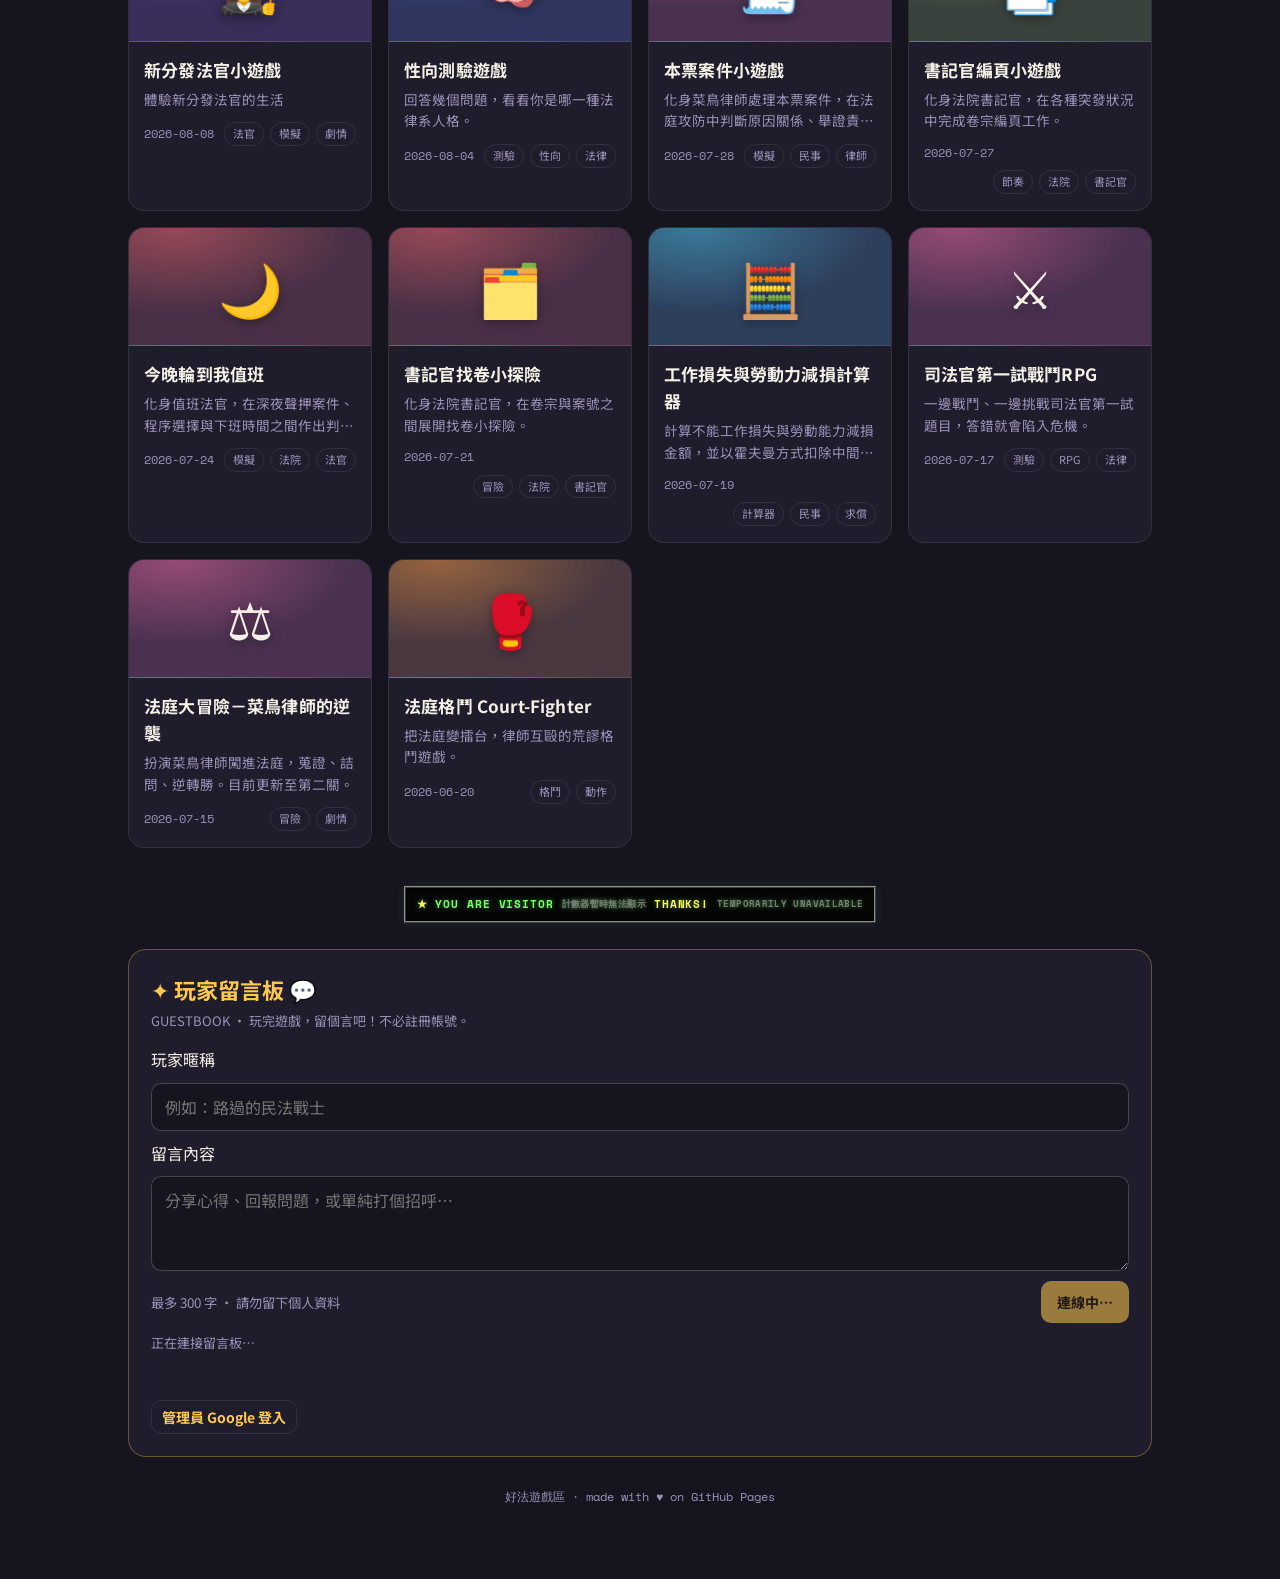
==== commit d289d2e7: "Add 十二秒起訴 5-question game to 好法遊戲區 catalog" ====
--- a/index.html
+++ b/index.html
@@ -342,6 +342,7 @@
      color   想指定卡帶顏色再加這欄（如 "#ff6b6b"），不填會自動配色
    ================================================================ */
 const GAMES = [
+  { title:"十二秒起訴｜訴之聲明挑戰", emoji:"📝", desc:"扮演原告律師，從20件委託隨機抽5件，每階段12秒內選出訴之聲明與法律依據；可暫停看條文、挑戰排行榜。", date:"2026-11-10", tags:["民事","律師","訴之聲明","請求權基礎","像素","測驗"], url:"games/twelve-second-lawsuit/", threads:"", color:"#f4c77b" },
   { title:"七秒開庭｜雙人即時對戰", emoji:"⚔️", desc:"找朋友同場對決！雙方抽到相同6件民事案件，每題7秒；比答對數、加權分數與作答速度。", date:"2026-11-02", tags:["民事","舉證責任","雙人","即時對戰"], url:"games/seven-second-court/battle/", threads:"", color:"#efb87a" },
   { title:"七秒開庭｜舉證責任挑戰", emoji:"⚖️", desc:"化身法官，從20件民事案件隨機抽出6案，每個選擇只有7秒，判斷爭點、關鍵事實與舉證責任。", date:"2026-10-27", tags:["民事","法院","舉證責任","測驗","像素"], url:"games/seven-second-court/", threads:"", color:"#9ac7b2" },
   { title:"法院生存者 II｜下班大作戰", emoji:"🗂️", desc:"化身書記官、法官或律師，在法院四區迎戰急件、催案電話與積案王，活著走到下班出口。", date:"2026-10-12", tags:["生存","動作","像素","法院"], url:"games/court-survivor/", threads:"", color:"#80b8a0" },
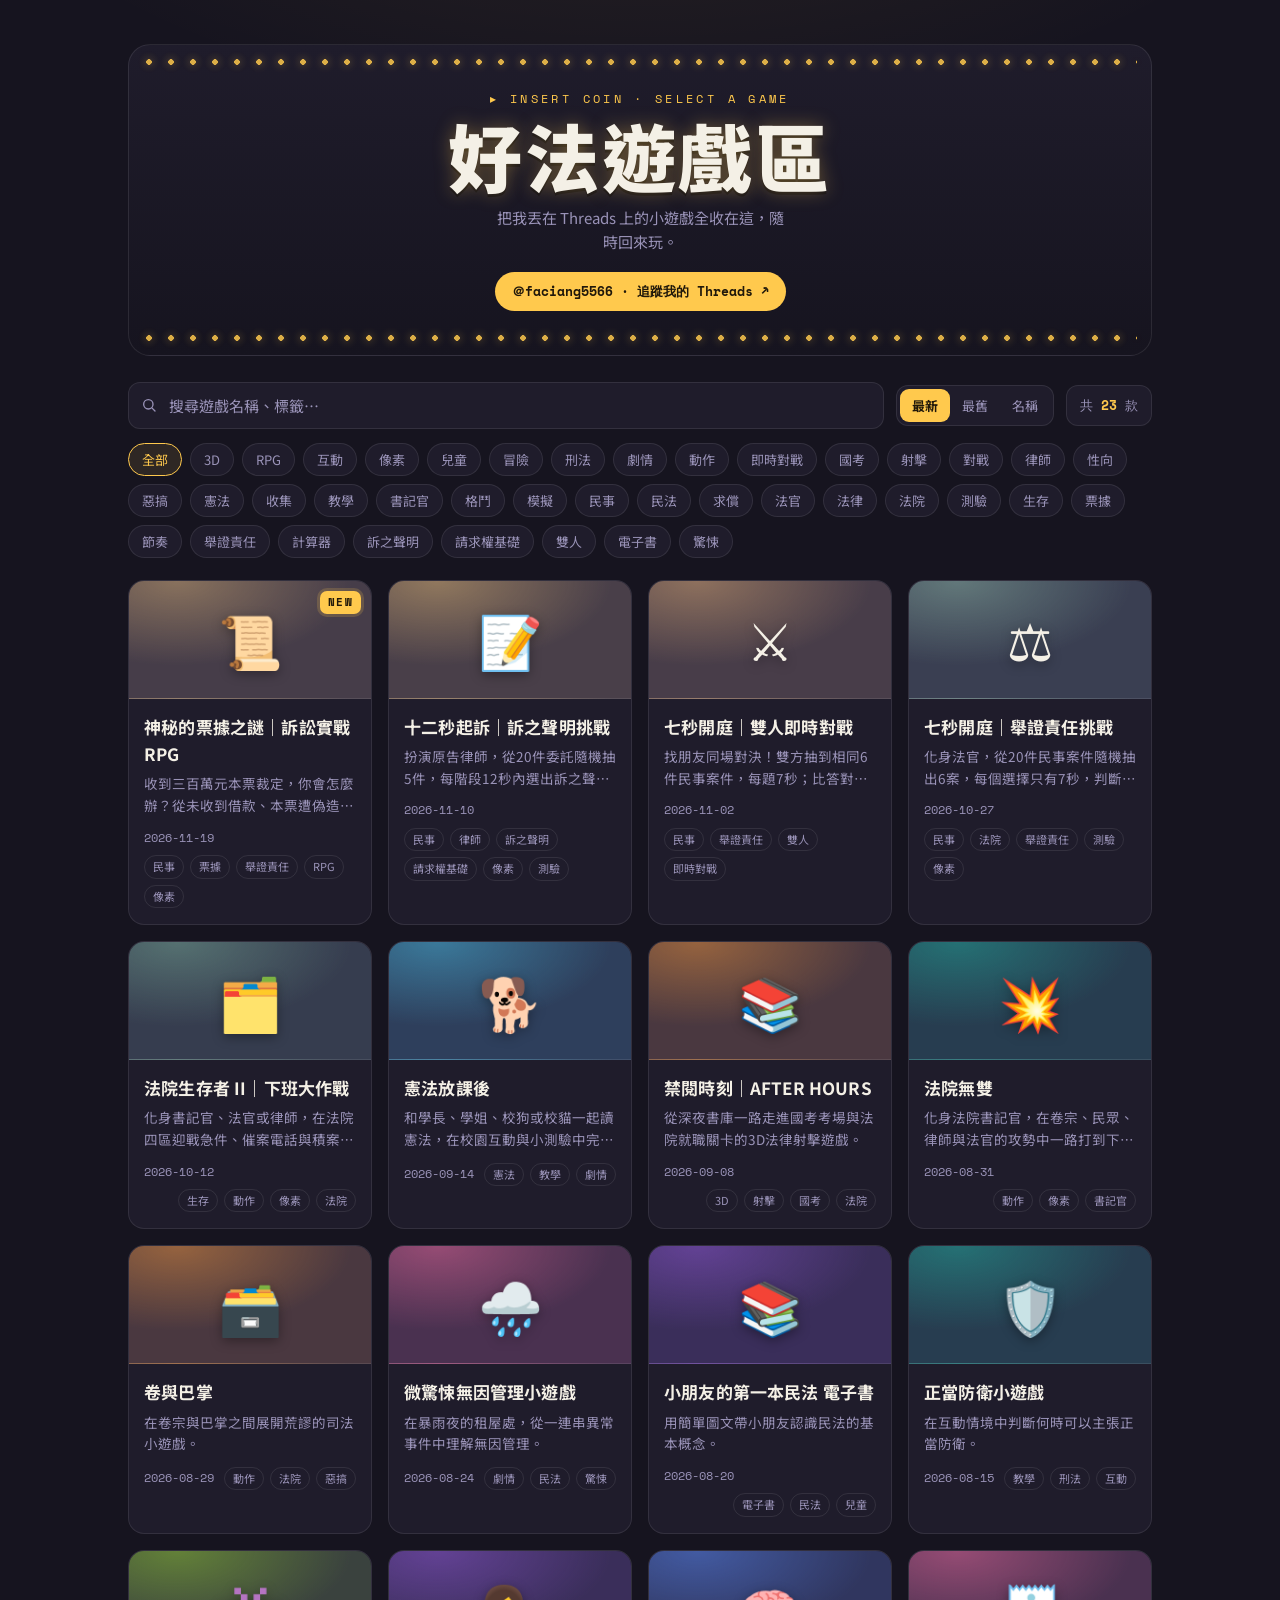
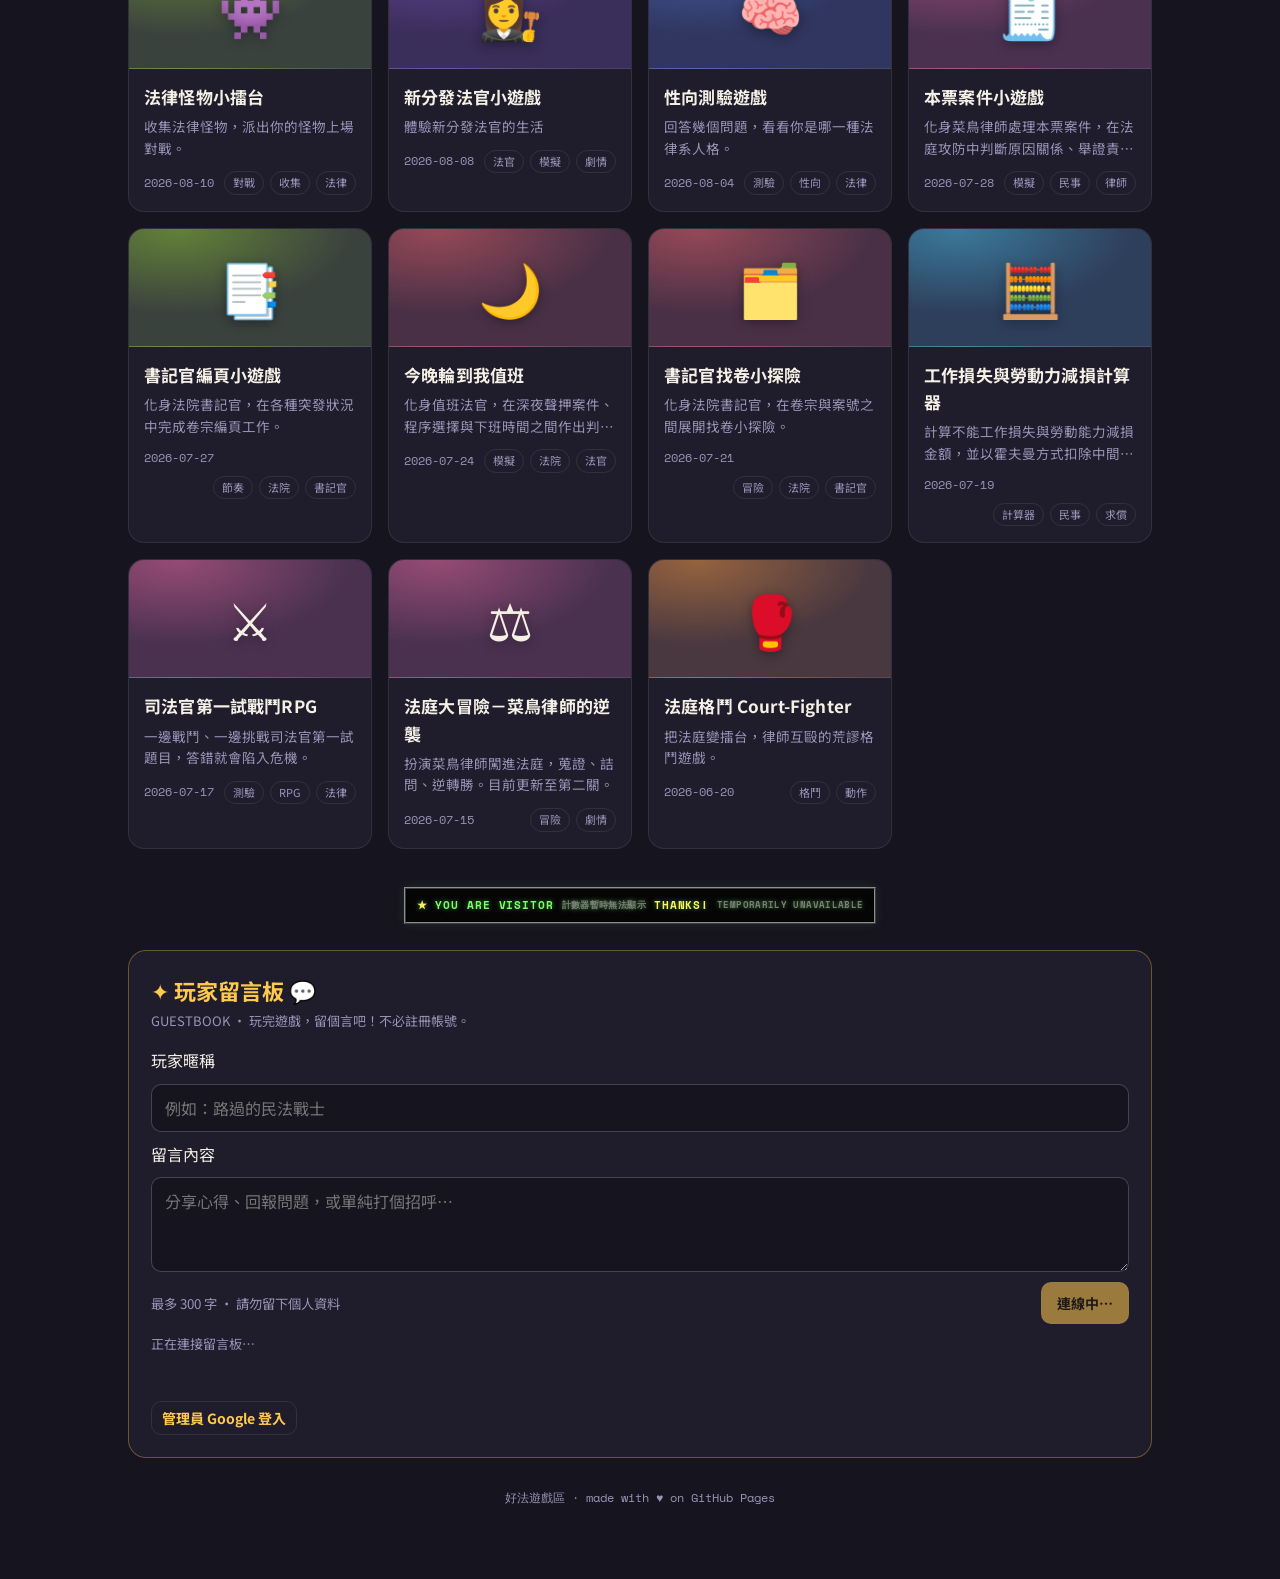
==== commit fda6791d: "Add 神秘的票據之謎 to 好法遊戲區" ====
--- a/index.html
+++ b/index.html
@@ -342,6 +342,7 @@
      color   想指定卡帶顏色再加這欄（如 "#ff6b6b"），不填會自動配色
    ================================================================ */
 const GAMES = [
+  { title:"神秘的票據之謎｜訴訟實戰 RPG", emoji:"📜", desc:"收到三百萬元本票裁定，你會怎麼辦？從未收到借款、本票遭偽造、已經清償三種案情中選一條，進法庭與老王交鋒。", date:"2026-11-19", tags:["民事","票據","舉證責任","RPG","像素"], url:"games/promissory-note-rpg/", threads:"", color:"#e5ba79" },
   { title:"十二秒起訴｜訴之聲明挑戰", emoji:"📝", desc:"扮演原告律師，從20件委託隨機抽5件，每階段12秒內選出訴之聲明與法律依據；可暫停看條文、挑戰排行榜。", date:"2026-11-10", tags:["民事","律師","訴之聲明","請求權基礎","像素","測驗"], url:"games/twelve-second-lawsuit/", threads:"", color:"#f4c77b" },
   { title:"七秒開庭｜雙人即時對戰", emoji:"⚔️", desc:"找朋友同場對決！雙方抽到相同6件民事案件，每題7秒；比答對數、加權分數與作答速度。", date:"2026-11-02", tags:["民事","舉證責任","雙人","即時對戰"], url:"games/seven-second-court/battle/", threads:"", color:"#efb87a" },
   { title:"七秒開庭｜舉證責任挑戰", emoji:"⚖️", desc:"化身法官，從20件民事案件隨機抽出6案，每個選擇只有7秒，判斷爭點、關鍵事實與舉證責任。", date:"2026-10-27", tags:["民事","法院","舉證責任","測驗","像素"], url:"games/seven-second-court/", threads:"", color:"#9ac7b2" },
